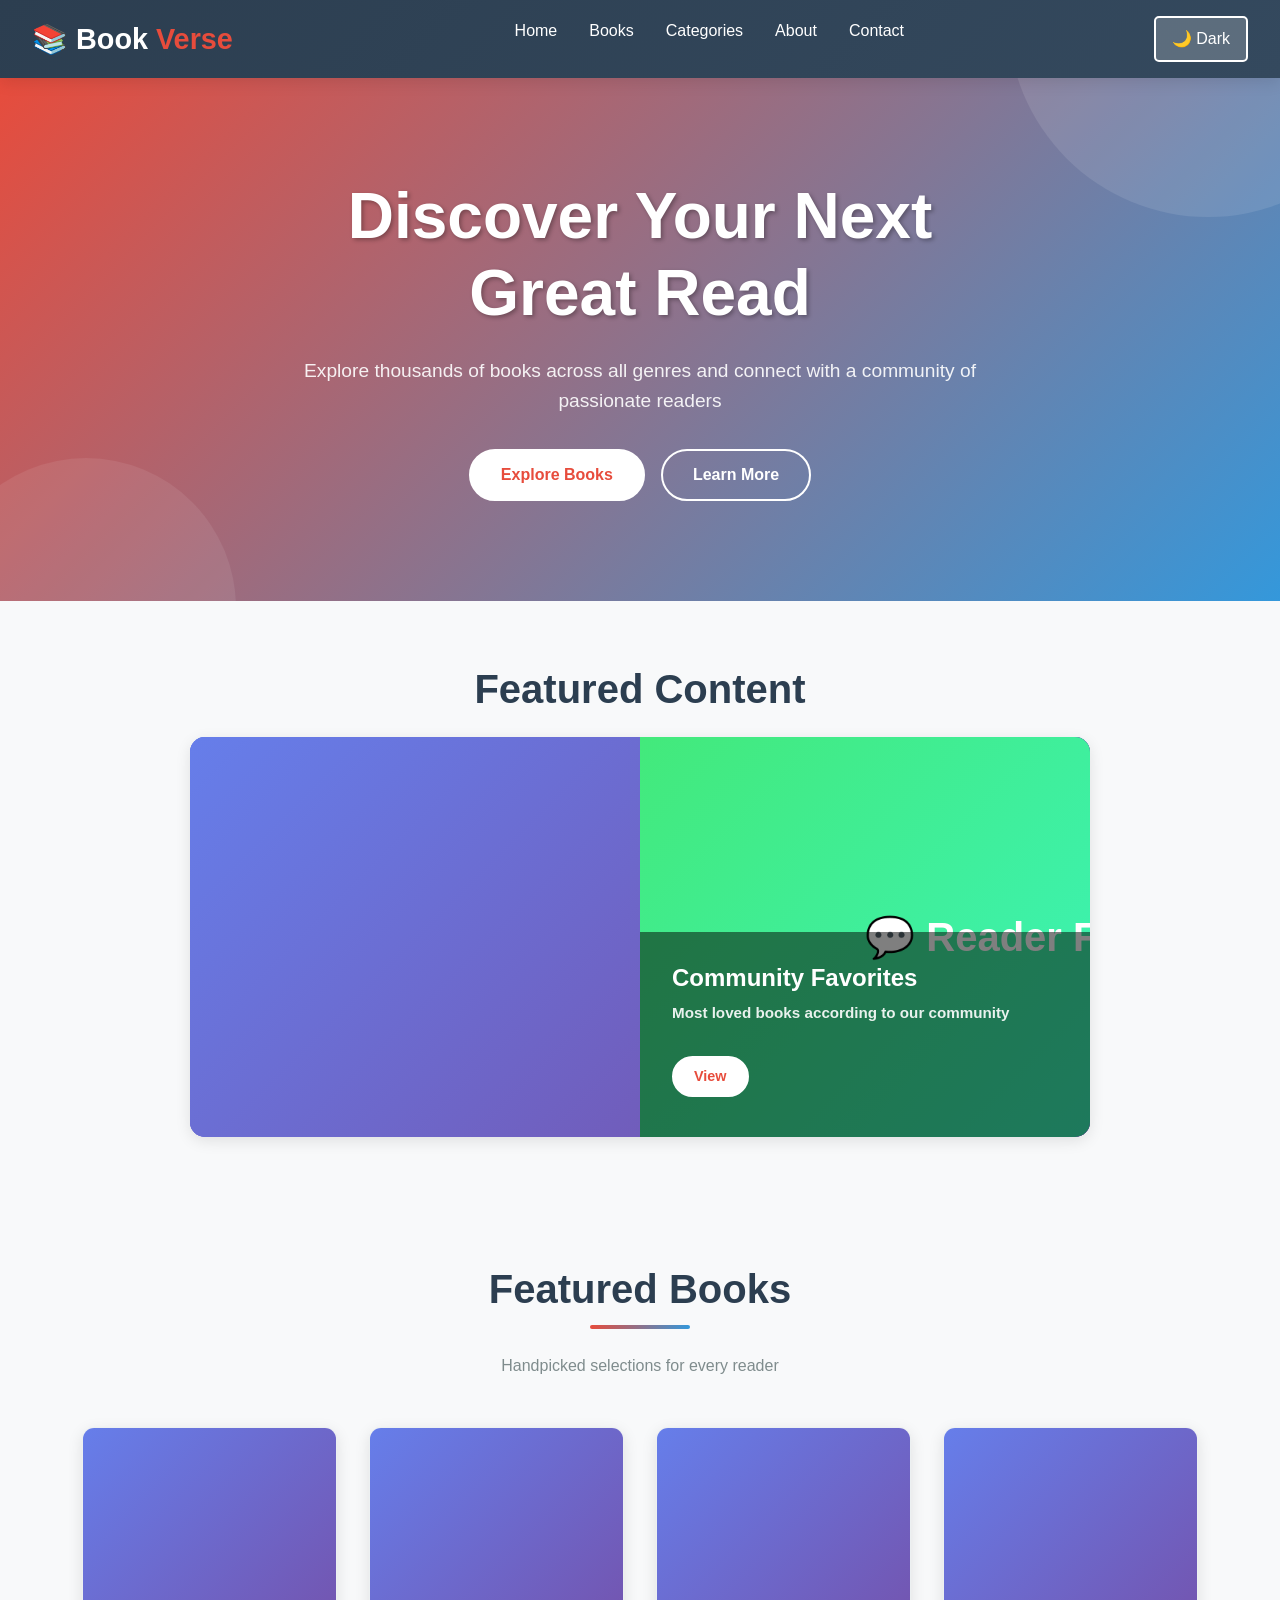
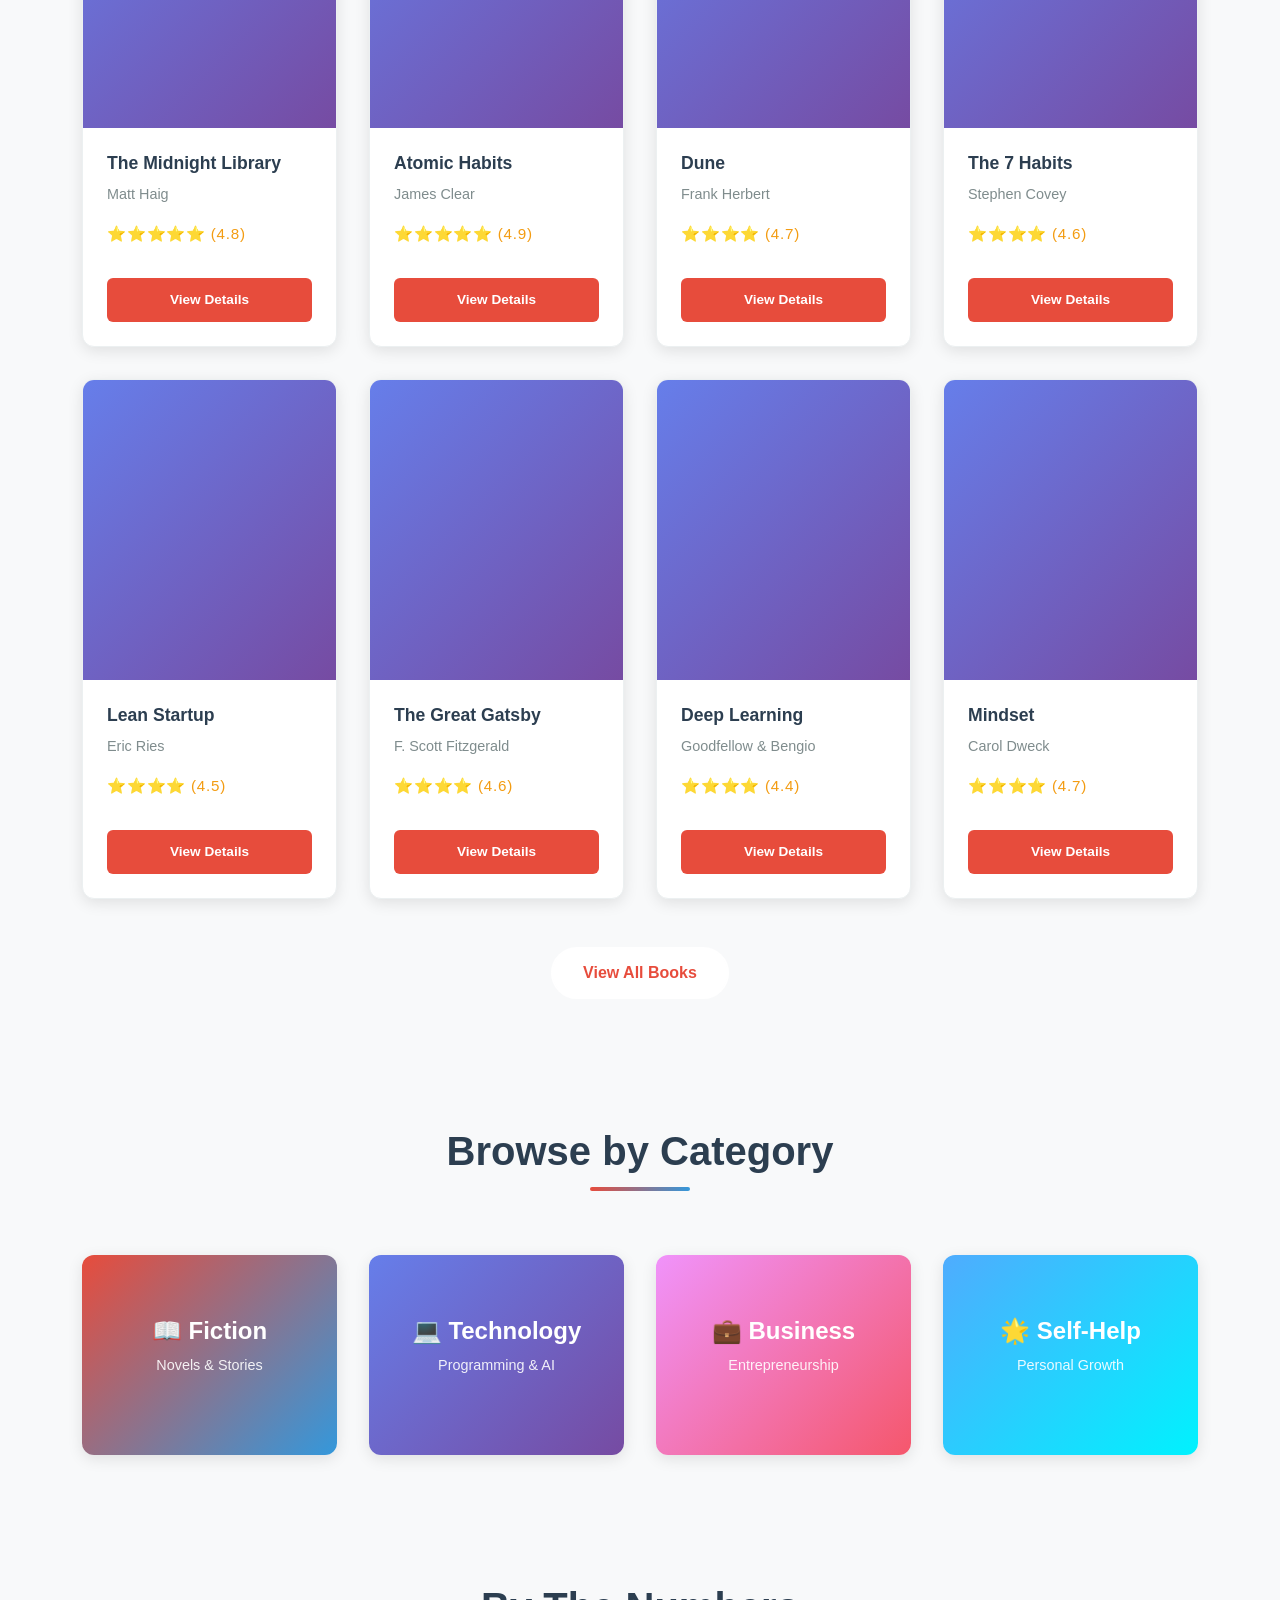
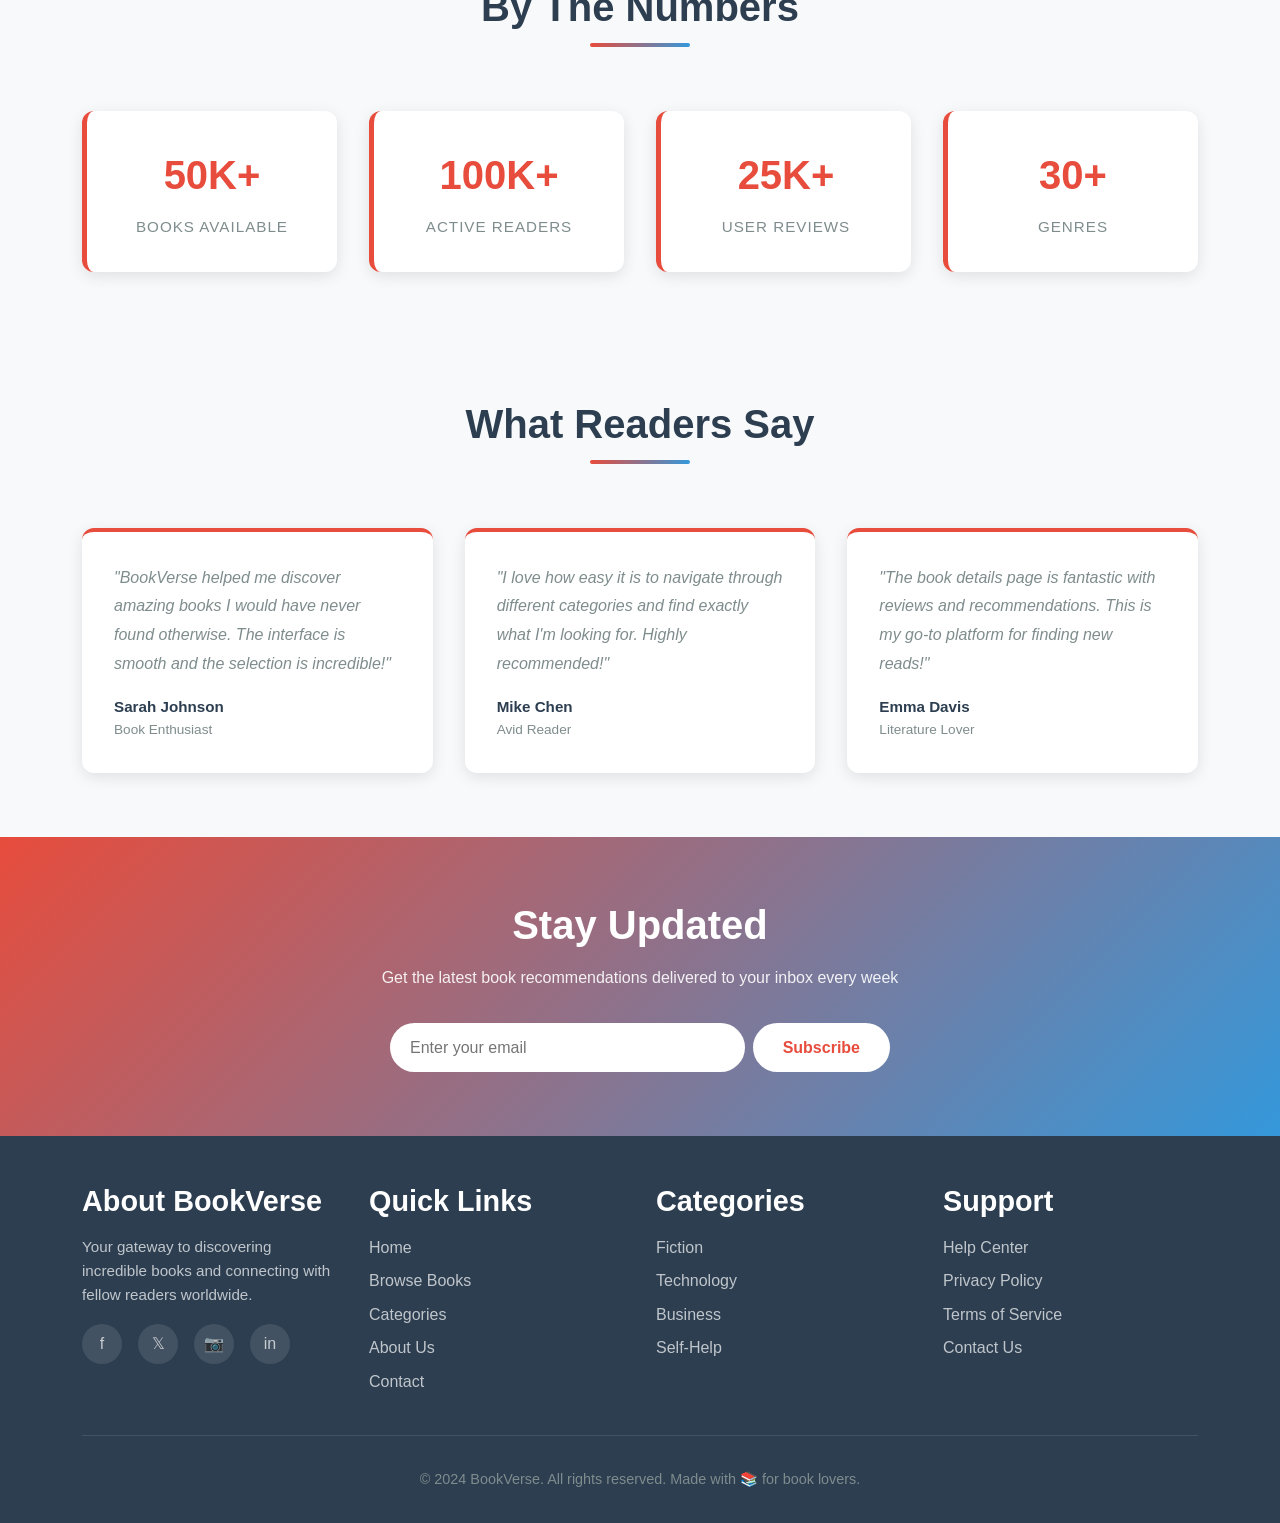
==== index.html @ 1c245f00 "BookVerse" ====
<!DOCTYPE html>
<html lang="en">
<head>
  <meta charset="UTF-8">
  <meta name="viewport" content="width=device-width, initial-scale=1.0">
  <title>BookVerse - Discover Your Next Great Read</title>
  
  <!-- Bootstrap CSS -->
  <link href="https://cdn.jsdelivr.net/npm/bootstrap@5.3.0/dist/css/bootstrap.min.css" rel="stylesheet">
  
  <!-- Custom CSS -->
  <link rel="stylesheet" href="style.css">
</head>
<body>

<!-- ===========================
     NAVBAR / HEADER
     =========================== -->
<header>
  <div class="navbar-custom container-fluid" style="max-width: 100%;">
    <a href="index.html" class="brand">
      📚 Book<span>Verse</span>
    </a>
    
    <button class="menu-toggle" id="menuToggle">☰</button>
    
    <ul class="nav-menu" id="navMenu">
      <li><a href="index.html">Home</a></li>
      <li><a href="books.html">Books</a></li>
      <li><a href="categories.html">Categories</a></li>
      <li><a href="about.html">About</a></li>
      <li><a href="contact.html">Contact</a></li>
    </ul>
    
    <button class="theme-toggle" id="themeToggle">🌙 Dark</button>
  </div>
</header>

<!-- ===========================
     HERO SECTION
     =========================== -->
<section class="hero">
  <div class="hero-content">
    <h1>Discover Your Next Great Read</h1>
    <p>Explore thousands of books across all genres and connect with a community of passionate readers</p>
    
    <div class="cta-buttons">
      <a href="books.html" class="btn btn-primary">Explore Books</a>
      <a href="#featured" class="btn btn-secondary">Learn More</a>
    </div>
  </div>
</section>

<!-- ===========================
     CAROUSEL SECTION
     =========================== -->
<section class="carousel-section">
  <div class="container">
    <h2 class="text-center mb-4">Featured Content</h2>
    
    <div class="carousel-wrapper">
      <!-- Carousel using Bootstrap -->
      <div id="carouselExample" class="carousel slide">
        <div class="carousel-inner">
          <div class="carousel-item active">
            <div class="carousel-item" style="background: linear-gradient(135deg, #667eea 0%, #764ba2 100%);">
              📖 Bestselling Books of 2024
              <div class="carousel-item-overlay">
                <h3>Bestselling Books</h3>
                <p>Discover the most loved books this year</p>
                <a href="books.html" class="btn btn-primary btn-sm">Explore</a>
              </div>
            </div>
          </div>
          
          <div class="carousel-item">
            <div class="carousel-item" style="background: linear-gradient(135deg, #f093fb 0%, #f5576c 100%);">
              ✨ New Releases This Month
              <div class="carousel-item-overlay">
                <h3>New Releases</h3>
                <p>Check out the latest books added to our collection</p>
                <a href="books.html" class="btn btn-primary btn-sm">Browse</a>
              </div>
            </div>
          </div>
          
          <div class="carousel-item">
            <div class="carousel-item" style="background: linear-gradient(135deg, #4facfe 0%, #00f2fe 100%);">
              🏆 Award Winners
              <div class="carousel-item-overlay">
                <h3>Award-Winning Books</h3>
                <p>Explore books that won prestigious awards</p>
                <a href="books.html" class="btn btn-primary btn-sm">Discover</a>
              </div>
            </div>
          </div>
          
          <div class="carousel-item">
            <div class="carousel-item" style="background: linear-gradient(135deg, #43e97b 0%, #38f9d7 100%);">
              💬 Reader Favorites
              <div class="carousel-item-overlay">
                <h3>Community Favorites</h3>
                <p>Most loved books according to our community</p>
                <a href="books.html" class="btn btn-primary btn-sm">View</a>
              </div>
            </div>
          </div>
        </div>
        
      </div>
    </div>
  </div>
</section>

<!-- ===========================
     FEATURED BOOKS
     =========================== -->
<section class="section" id="featured">
  <div class="container">
    <div class="section-title">
      <h2>Featured Books</h2>
      <p style="color: var(--text-light); margin-top: 0.5rem;">Handpicked selections for every reader</p>
    </div>
    
    <div class="book-grid">
      <!-- Book 1 -->
      <div class="book-card" data-category="fiction">
        <div class="book-card-image"></div>
        <div class="book-card-body">
          <div class="book-card-title">The Midnight Library</div>
          <div class="book-card-author">Matt Haig</div>
          <div class="book-rating">⭐⭐⭐⭐⭐ (4.8)</div>
          <div class="book-card-footer">
            <a href="book-details.html">View Details</a>
          </div>
        </div>
      </div>
      
      <!-- Book 2 -->
      <div class="book-card" data-category="tech">
        <div class="book-card-image"></div>
        <div class="book-card-body">
          <div class="book-card-title">Atomic Habits</div>
          <div class="book-card-author">James Clear</div>
          <div class="book-rating">⭐⭐⭐⭐⭐ (4.9)</div>
          <div class="book-card-footer">
            <a href="book-details.html">View Details</a>
          </div>
        </div>
      </div>
      
      <!-- Book 3 -->
      <div class="book-card" data-category="fiction">
        <div class="book-card-image"></div>
        <div class="book-card-body">
          <div class="book-card-title">Dune</div>
          <div class="book-card-author">Frank Herbert</div>
          <div class="book-rating">⭐⭐⭐⭐ (4.7)</div>
          <div class="book-card-footer">
            <a href="book-details.html">View Details</a>
          </div>
        </div>
      </div>
      
      <!-- Book 4 -->
      <div class="book-card" data-category="selfhelp">
        <div class="book-card-image"></div>
        <div class="book-card-body">
          <div class="book-card-title">The 7 Habits</div>
          <div class="book-card-author">Stephen Covey</div>
          <div class="book-rating">⭐⭐⭐⭐ (4.6)</div>
          <div class="book-card-footer">
            <a href="book-details.html">View Details</a>
          </div>
        </div>
      </div>
      
      <!-- Book 5 -->
      <div class="book-card" data-category="business">
        <div class="book-card-image"></div>
        <div class="book-card-body">
          <div class="book-card-title">Lean Startup</div>
          <div class="book-card-author">Eric Ries</div>
          <div class="book-rating">⭐⭐⭐⭐ (4.5)</div>
          <div class="book-card-footer">
            <a href="book-details.html">View Details</a>
          </div>
        </div>
      </div>
      
      <!-- Book 6 -->
      <div class="book-card" data-category="fiction">
        <div class="book-card-image"></div>
        <div class="book-card-body">
          <div class="book-card-title">The Great Gatsby</div>
          <div class="book-card-author">F. Scott Fitzgerald</div>
          <div class="book-rating">⭐⭐⭐⭐ (4.6)</div>
          <div class="book-card-footer">
            <a href="book-details.html">View Details</a>
          </div>
        </div>
      </div>
      
      <!-- Book 7 -->
      <div class="book-card" data-category="tech">
        <div class="book-card-image"></div>
        <div class="book-card-body">
          <div class="book-card-title">Deep Learning</div>
          <div class="book-card-author">Goodfellow & Bengio</div>
          <div class="book-rating">⭐⭐⭐⭐ (4.4)</div>
          <div class="book-card-footer">
            <a href="book-details.html">View Details</a>
          </div>
        </div>
      </div>
      
      <!-- Book 8 -->
      <div class="book-card" data-category="selfhelp">
        <div class="book-card-image"></div>
        <div class="book-card-body">
          <div class="book-card-title">Mindset</div>
          <div class="book-card-author">Carol Dweck</div>
          <div class="book-rating">⭐⭐⭐⭐ (4.7)</div>
          <div class="book-card-footer">
            <a href="book-details.html">View Details</a>
          </div>
        </div>
      </div>
    </div>
    
    <div style="text-align: center; margin-top: 3rem;">
      <a href="books.html" class="btn btn-primary">View All Books</a>
    </div>
  </div>
</section>

<!-- ===========================
     CATEGORIES
     =========================== -->
<section class="section" style="background: var(--light-bg);">
  <div class="container">
    <div class="section-title">
      <h2>Browse by Category</h2>
    </div>
    
    <div class="categories-grid">
      <a href="categories.html#fiction" class="category-card">
        <h3>📖 Fiction</h3>
        <p>Novels & Stories</p>
      </a>
      
      <a href="categories.html#tech" class="category-card" style="background: linear-gradient(135deg, #667eea, #764ba2);">
        <h3>💻 Technology</h3>
        <p>Programming & AI</p>
      </a>
      
      <a href="categories.html#business" class="category-card" style="background: linear-gradient(135deg, #f093fb, #f5576c);">
        <h3>💼 Business</h3>
        <p>Entrepreneurship</p>
      </a>
      
      <a href="categories.html#selfhelp" class="category-card" style="background: linear-gradient(135deg, #4facfe, #00f2fe);">
        <h3>🌟 Self-Help</h3>
        <p>Personal Growth</p>
      </a>
    </div>
  </div>
</section>

<!-- ===========================
     STATS SECTION
     =========================== -->
<section class="section">
  <div class="container">
    <div class="section-title">
      <h2>By The Numbers</h2>
    </div>
    
    <div class="stats-grid">
      <div class="stat-card">
        <div class="stat-number">50K+</div>
        <div class="stat-label">Books Available</div>
      </div>
      
      <div class="stat-card">
        <div class="stat-number">100K+</div>
        <div class="stat-label">Active Readers</div>
      </div>
      
      <div class="stat-card">
        <div class="stat-number">25K+</div>
        <div class="stat-label">User Reviews</div>
      </div>
      
      <div class="stat-card">
        <div class="stat-number">30+</div>
        <div class="stat-label">Genres</div>
      </div>
    </div>
  </div>
</section>

<!-- ===========================
     TESTIMONIALS
     =========================== -->
<section class="section" style="background: var(--light-bg);">
  <div class="container">
    <div class="section-title">
      <h2>What Readers Say</h2>
    </div>
    
    <div class="testimonials-grid">
      <div class="testimonial-card">
        <p class="testimonial-text">"BookVerse helped me discover amazing books I would have never found otherwise. The interface is smooth and the selection is incredible!"</p>
        <div class="testimonial-author">Sarah Johnson</div>
        <div class="testimonial-role">Book Enthusiast</div>
      </div>
      
      <div class="testimonial-card">
        <p class="testimonial-text">"I love how easy it is to navigate through different categories and find exactly what I'm looking for. Highly recommended!"</p>
        <div class="testimonial-author">Mike Chen</div>
        <div class="testimonial-role">Avid Reader</div>
      </div>
      
      <div class="testimonial-card">
        <p class="testimonial-text">"The book details page is fantastic with reviews and recommendations. This is my go-to platform for finding new reads!"</p>
        <div class="testimonial-author">Emma Davis</div>
        <div class="testimonial-role">Literature Lover</div>
      </div>
    </div>
  </div>
</section>

<!-- ===========================
     NEWSLETTER
     =========================== -->
<section class="newsletter">
  <div class="container">
    <h2>Stay Updated</h2>
    <p>Get the latest book recommendations delivered to your inbox every week</p>
    
    <form class="newsletter-form">
      <input type="email" placeholder="Enter your email" required>
      <button type="submit">Subscribe</button>
    </form>
  </div>
</section>

<!-- ===========================
     FOOTER
     =========================== -->
<footer>
  <div class="container">
    <div class="footer-content">
      <div class="footer-section">
        <h3>About BookVerse</h3>
        <p style="color: rgba(255, 255, 255, 0.7); font-size: 0.95rem;">Your gateway to discovering incredible books and connecting with fellow readers worldwide.</p>
        <div class="social-links">
          <a href="#" title="Facebook">f</a>
          <a href="#" title="Twitter">𝕏</a>
          <a href="#" title="Instagram">📷</a>
          <a href="#" title="LinkedIn">in</a>
        </div>
      </div>
      
      <div class="footer-section">
        <h3>Quick Links</h3>
        <a href="index.html">Home</a>
        <a href="books.html">Browse Books</a>
        <a href="categories.html">Categories</a>
        <a href="about.html">About Us</a>
        <a href="contact.html">Contact</a>
      </div>
      
      <div class="footer-section">
        <h3>Categories</h3>
        <a href="categories.html#fiction">Fiction</a>
        <a href="categories.html#tech">Technology</a>
        <a href="categories.html#business">Business</a>
        <a href="categories.html#selfhelp">Self-Help</a>
      </div>
      
      <div class="footer-section">
        <h3>Support</h3>
        <a href="#">Help Center</a>
        <a href="#">Privacy Policy</a>
        <a href="#">Terms of Service</a>
        <a href="contact.html">Contact Us</a>
      </div>
    </div>
    
    <div class="footer-bottom">
      <p>&copy; 2024 BookVerse. All rights reserved. Made with 📚 for book lovers.</p>
    </div>
  </div>
</footer>


</body>
</html>
---- style.css ----
/* ===================================
   BOOKVERSE - CSS STYLESHEET
   =================================== */

/* CSS Variables */
:root {
  --primary-color: #e74c3c;
  --secondary-color: #3498db;
  --dark-bg: #1a1a1a;
  --light-bg: #f8f9fa;
  --text-dark: #2c3e50;
  --text-light: #7f8c8d;
  --border-color: #ecf0f1;
  --card-shadow: 0 4px 15px rgba(0, 0, 0, 0.1);
  --card-shadow-hover: 0 12px 30px rgba(0, 0, 0, 0.2);
  --transition: all 0.3s ease;
}

/* Dark mode */
body.dark-mode {
  --light-bg: #1a1a1a;
  --text-dark: #ecf0f1;
  --text-light: #bdc3c7;
  --border-color: #34495e;
  --card-shadow: 0 4px 15px rgba(0, 0, 0, 0.3);
}

/* Reset */
* {
  margin: 0;
  padding: 0;
  box-sizing: border-box;
}

html {
  scroll-behavior: smooth;
}

body {
  font-family: 'Segoe UI', Tahoma, Geneva, Verdana, sans-serif;
  background-color: var(--light-bg);
  color: var(--text-dark);
  line-height: 1.6;
  transition: var(--transition);
}

/* Typography */
h1, h2, h3, h4, h5, h6 {
  font-weight: 700;
  margin-bottom: 1rem;
  color: var(--text-dark);
}

h1 {
  font-size: clamp(2rem, 5vw, 3.5rem);
}

h2 {
  font-size: clamp(1.5rem, 4vw, 2.5rem);
}

h3 {
  font-size: clamp(1.2rem, 3vw, 1.8rem);
}

p {
  color: var(--text-light);
  margin-bottom: 1rem;
}

a {
  color: var(--primary-color);
  text-decoration: none;
  transition: var(--transition);
}

a:hover {
  color: var(--secondary-color);
}

/* ===================================
   NAVBAR & HEADER
   =================================== */

header {
  position: sticky;
  top: 0;
  z-index: 1000;
  background: linear-gradient(135deg, var(--text-dark) 0%, #34495e 100%);
  box-shadow: var(--card-shadow);
  transition: var(--transition);
}

.navbar-custom {
  display: flex;
  justify-content: space-between;
  align-items: center;
  padding: 1rem 2rem;
  flex-wrap: wrap;
}

.brand {
  font-size: 1.8rem;
  font-weight: 800;
  color: white;
  display: flex;
  align-items: center;
  gap: 0.5rem;
}

.brand span {
  color: var(--primary-color);
}

.nav-menu {
  display: flex;
  list-style: none;
  gap: 2rem;
  align-items: center;
}

.nav-menu a {
  color: white;
  font-weight: 500;
  position: relative;
  padding: 0.5rem 0;
  transition: var(--transition);
}

.nav-menu a::after {
  content: '';
  position: absolute;
  bottom: -5px;
  left: 0;
  width: 0;
  height: 2px;
  background: var(--primary-color);
  transition: width 0.3s ease;
}

.nav-menu a:hover::after {
  width: 100%;
}

.nav-menu a:hover {
  color: var(--primary-color);
}

/* Dark mode toggle */
.theme-toggle {
  background: rgba(255, 255, 255, 0.2);
  border: 2px solid white;
  color: white;
  padding: 0.5rem 1rem;
  border-radius: 5px;
  cursor: pointer;
  font-size: 1rem;
  transition: var(--transition);
}

.theme-toggle:hover {
  background: white;
  color: var(--text-dark);
}

/* Mobile menu toggle */
.menu-toggle {
  display: none;
  background: none;
  border: none;
  color: white;
  font-size: 1.5rem;
  cursor: pointer;
}

/* ===================================
   HERO SECTION
   =================================== */

.hero {
  background: linear-gradient(135deg, var(--primary-color) 0%, var(--secondary-color) 100%);
  color: white;
  padding: 100px 2rem;
  text-align: center;
  position: relative;
  overflow: hidden;
  min-height: 500px;
  display: flex;
  align-items: center;
  justify-content: center;
}

.hero::before {
  content: '';
  position: absolute;
  top: -50%;
  right: -10%;
  width: 400px;
  height: 400px;
  background: rgba(255, 255, 255, 0.1);
  border-radius: 50%;
  animation: float 6s ease-in-out infinite;
}

.hero::after {
  content: '';
  position: absolute;
  bottom: -30%;
  left: -5%;
  width: 300px;
  height: 300px;
  background: rgba(255, 255, 255, 0.08);
  border-radius: 50%;
  animation: float 8s ease-in-out infinite reverse;
}

@keyframes float {
  0%, 100% {
    transform: translateY(0px);
  }
  50% {
    transform: translateY(30px);
  }
}

.hero-content {
  position: relative;
  z-index: 2;
  max-width: 700px;
  animation: fadeInUp 0.8s ease;
}

@keyframes fadeInUp {
  from {
    opacity: 0;
    transform: translateY(40px);
  }
  to {
    opacity: 1;
    transform: translateY(0);
  }
}

.hero h1 {
  color: white;
  font-size: clamp(2.5rem, 6vw, 4rem);
  margin-bottom: 1.5rem;
  text-shadow: 2px 2px 4px rgba(0, 0, 0, 0.3);
}

.hero p {
  color: rgba(255, 255, 255, 0.9);
  font-size: 1.2rem;
  margin-bottom: 2rem;
}

.cta-buttons {
  display: flex;
  gap: 1rem;
  justify-content: center;
  flex-wrap: wrap;
}

.btn {
  padding: 12px 30px;
  border: 2px solid white;
  background: transparent;
  color: white;
  border-radius: 50px;
  font-weight: 600;
  font-size: 1rem;
  cursor: pointer;
  transition: var(--transition);
  text-decoration: none;
  display: inline-block;
}

.btn-primary {
  background: white;
  color: var(--primary-color);
  border-color: white;
}

.btn-primary:hover {
  transform: translateY(-3px);
  box-shadow: 0 8px 20px rgba(0, 0, 0, 0.2);
}

.btn-secondary {
  background: transparent;
  color: white;
  border-color: white;
}

.btn-secondary:hover {
  background: white;
  color: var(--primary-color);
  transform: translateY(-3px);
}

.btn-sm {
  padding: 8px 20px;
  font-size: 0.9rem;
}

/* ===================================
   CAROUSEL SECTION
   =================================== */

.carousel-section {
  padding: 4rem 2rem;
  background: var(--light-bg);
}

.carousel-wrapper {
  max-width: 900px;
  margin: 0 auto;
  border-radius: 15px;
  overflow: hidden;
  box-shadow: var(--card-shadow);
}

.carousel-item {
  background: linear-gradient(135deg, #667eea 0%, #764ba2 100%);
  height: 400px;
  display: flex;
  align-items: center;
  justify-content: center;
  color: white;
  font-size: 2.5rem;
  font-weight: 700;
  text-align: center;
  padding: 2rem;
  position: relative;
}

.carousel-item-overlay {
  position: absolute;
  bottom: 0;
  left: 0;
  right: 0;
  background: rgba(0, 0, 0, 0.5);
  padding: 2rem;
  color: white;
  text-align: left;
}

.carousel-item-overlay h3 {
  color: white;
  margin-bottom: 0.5rem;
  font-size: 1.5rem;
}

.carousel-item-overlay p {
  color: rgba(255, 255, 255, 0.9);
  font-size: 0.95rem;
  margin-bottom: 1rem;
}

/* ===================================
   BOOK GRID
   =================================== */

.section {
  padding: 4rem 2rem;
}

.section-title {
  text-align: center;
  margin-bottom: 3rem;
  position: relative;
}

.section-title h2 {
  display: inline-block;
  position: relative;
  padding-bottom: 1rem;
}

.section-title h2::after {
  content: '';
  position: absolute;
  bottom: 0;
  left: 50%;
  transform: translateX(-50%);
  width: 100px;
  height: 4px;
  background: linear-gradient(90deg, var(--primary-color), var(--secondary-color));
  border-radius: 2px;
}

.book-grid {
  display: grid;
  grid-template-columns: repeat(auto-fill, minmax(250px, 1fr));
  gap: 2rem;
  max-width: 1200px;
  margin: 0 auto;
}

.book-card {
  background: white;
  border-radius: 12px;
  overflow: hidden;
  box-shadow: var(--card-shadow);
  transition: var(--transition);
  cursor: pointer;
  border: 1px solid var(--border-color);
}

body.dark-mode .book-card {
  background: #2a2a2a;
}

.book-card:hover {
  transform: translateY(-10px) scale(1.02);
  box-shadow: var(--card-shadow-hover);
}

.book-card-image {
  width: 100%;
  height: 300px;
  object-fit: cover;
  background: linear-gradient(135deg, #667eea 0%, #764ba2 100%);
  position: relative;
  overflow: hidden;
}

.book-card-image::after {
  content: '';
  position: absolute;
  top: 0;
  left: 0;
  width: 100%;
  height: 100%;
  background: rgba(0, 0, 0, 0);
  transition: background 0.3s ease;
}

.book-card:hover .book-card-image::after {
  background: rgba(0, 0, 0, 0.1);
}

.book-card-body {
  padding: 1.5rem;
}

.book-card-title {
  font-size: 1.1rem;
  font-weight: 700;
  margin-bottom: 0.5rem;
  color: var(--text-dark);
  line-height: 1.3;
}

.book-card-author {
  color: var(--text-light);
  font-size: 0.9rem;
  margin-bottom: 1rem;
}

.book-rating {
  color: #f39c12;
  font-size: 0.9rem;
  margin-bottom: 1rem;
  letter-spacing: 0.05em;
}

.book-card-footer {
  display: flex;
  gap: 0.5rem;
  margin-top: 1rem;
}

.book-card-footer a {
  flex: 1;
  padding: 0.7rem;
  background: var(--primary-color);
  color: white;
  border-radius: 6px;
  text-align: center;
  font-size: 0.85rem;
  font-weight: 600;
  transition: var(--transition);
}

.book-card-footer a:hover {
  background: var(--secondary-color);
  transform: translateY(-2px);
}

/* ===================================
   FILTER SYSTEM (CSS ONLY)
   =================================== */

.filter-container {
  display: flex;
  gap: 1rem;
  justify-content: center;
  flex-wrap: wrap;
  margin-bottom: 2rem;
  max-width: 1200px;
  margin-left: auto;
  margin-right: auto;
}

.filter-label {
  display: inline-flex;
  align-items: center;
  gap: 0.5rem;
  cursor: pointer;
  padding: 0.7rem 1.5rem;
  background: white;
  border: 2px solid var(--border-color);
  border-radius: 50px;
  transition: var(--transition);
  user-select: none;
}

body.dark-mode .filter-label {
  background: #2a2a2a;
  border-color: #444;
}

.filter-label:hover {
  border-color: var(--primary-color);
  color: var(--primary-color);
}

.filter-input {
  display: none;
}

.filter-input:checked + .filter-label {
  background: var(--primary-color);
  color: white;
  border-color: var(--primary-color);
}

.book-card {
  display: none;
}

/* Show all by default */
.book-card[data-category] {
  display: block;
}

/* Filter logic */
#filter-all:checked ~ .book-grid .book-card {
  display: block;
}

#filter-fiction:checked ~ .book-grid .book-card:not([data-category="fiction"]) {
  display: none;
}

#filter-fiction:checked ~ .book-grid .book-card[data-category="fiction"] {
  display: block;
}

#filter-tech:checked ~ .book-grid .book-card:not([data-category="tech"]) {
  display: none;
}

#filter-tech:checked ~ .book-grid .book-card[data-category="tech"] {
  display: block;
}

#filter-business:checked ~ .book-grid .book-card:not([data-category="business"]) {
  display: none;
}

#filter-business:checked ~ .book-grid .book-card[data-category="business"] {
  display: block;
}

#filter-selfhelp:checked ~ .book-grid .book-card:not([data-category="selfhelp"]) {
  display: none;
}

#filter-selfhelp:checked ~ .book-grid .book-card[data-category="selfhelp"] {
  display: block;
}

/* ===================================
   CATEGORIES SECTION
   =================================== */

.categories-grid {
  display: grid;
  grid-template-columns: repeat(auto-fit, minmax(200px, 1fr));
  gap: 2rem;
  max-width: 1200px;
  margin: 0 auto;
}

.category-card {
  background: linear-gradient(135deg, var(--primary-color), var(--secondary-color));
  color: white;
  padding: 2rem;
  border-radius: 12px;
  text-align: center;
  box-shadow: var(--card-shadow);
  transition: var(--transition);
  cursor: pointer;
  text-decoration: none;
  display: flex;
  flex-direction: column;
  justify-content: center;
  min-height: 200px;
}

.category-card:hover {
  transform: translateY(-10px);
  box-shadow: var(--card-shadow-hover);
  filter: brightness(1.1);
}

.category-card h3 {
  color: white;
  font-size: 1.5rem;
  margin-bottom: 0.5rem;
}

.category-card p {
  color: rgba(255, 255, 255, 0.9);
  font-size: 0.9rem;
}

/* ===================================
   STATS SECTION
   =================================== */

.stats-grid {
  display: grid;
  grid-template-columns: repeat(auto-fit, minmax(200px, 1fr));
  gap: 2rem;
  max-width: 1200px;
  margin: 0 auto;
}

.stat-card {
  background: white;
  padding: 2rem;
  border-radius: 12px;
  text-align: center;
  box-shadow: var(--card-shadow);
  border-left: 5px solid var(--primary-color);
}

body.dark-mode .stat-card {
  background: #2a2a2a;
}

.stat-number {
  font-size: 2.5rem;
  font-weight: 800;
  color: var(--primary-color);
  margin-bottom: 0.5rem;
}

.stat-label {
  color: var(--text-light);
  font-size: 0.95rem;
  text-transform: uppercase;
  letter-spacing: 1px;
}

/* ===================================
   TESTIMONIALS
   =================================== */

.testimonials-grid {
  display: grid;
  grid-template-columns: repeat(auto-fit, minmax(300px, 1fr));
  gap: 2rem;
  max-width: 1200px;
  margin: 0 auto;
}

.testimonial-card {
  background: white;
  padding: 2rem;
  border-radius: 12px;
  box-shadow: var(--card-shadow);
  border-top: 4px solid var(--primary-color);
  transition: var(--transition);
}

body.dark-mode .testimonial-card {
  background: #2a2a2a;
}

.testimonial-card:hover {
  transform: translateY(-5px);
  box-shadow: var(--card-shadow-hover);
}

.testimonial-text {
  font-style: italic;
  color: var(--text-light);
  margin-bottom: 1rem;
  line-height: 1.8;
}

.testimonial-author {
  font-weight: 700;
  color: var(--text-dark);
  font-size: 0.95rem;
}

.testimonial-role {
  color: var(--text-light);
  font-size: 0.85rem;
}

/* ===================================
   NEWSLETTER SECTION
   =================================== */

.newsletter {
  background: linear-gradient(135deg, var(--primary-color), var(--secondary-color));
  color: white;
  padding: 4rem 2rem;
  text-align: center;
}

.newsletter h2 {
  color: white;
  margin-bottom: 1rem;
}

.newsletter p {
  color: rgba(255, 255, 255, 0.9);
  margin-bottom: 2rem;
  max-width: 600px;
  margin-left: auto;
  margin-right: auto;
}

.newsletter-form {
  display: flex;
  gap: 0.5rem;
  max-width: 500px;
  margin: 0 auto;
  flex-wrap: wrap;
  justify-content: center;
}

.newsletter-form input {
  flex: 1;
  min-width: 200px;
  padding: 12px 20px;
  border: none;
  border-radius: 50px;
  font-size: 1rem;
  outline: none;
}

.newsletter-form button {
  padding: 12px 30px;
  background: white;
  color: var(--primary-color);
  border: none;
  border-radius: 50px;
  font-weight: 700;
  cursor: pointer;
  transition: var(--transition);
}

.newsletter-form button:hover {
  transform: translateY(-2px);
  box-shadow: 0 6px 15px rgba(0, 0, 0, 0.2);
}

/* ===================================
   FOOTER
   =================================== */

footer {
  background: var(--text-dark);
  color: white;
  padding: 3rem 2rem 1rem;
}

.footer-content {
  display: grid;
  grid-template-columns: repeat(auto-fit, minmax(250px, 1fr));
  gap: 2rem;
  max-width: 1200px;
  margin: 0 auto 2rem;
}

.footer-section h3 {
  color: white;
  margin-bottom: 1rem;
}

.footer-section a {
  display: block;
  color: rgba(255, 255, 255, 0.7);
  margin-bottom: 0.5rem;
  transition: var(--transition);
}

.footer-section a:hover {
  color: var(--primary-color);
}

.footer-bottom {
  text-align: center;
  padding-top: 2rem;
  border-top: 1px solid rgba(255, 255, 255, 0.1);
  color: rgba(255, 255, 255, 0.6);
  font-size: 0.9rem;
}

.social-links {
  display: flex;
  gap: 1rem;
  margin-top: 1rem;
}

.social-links a {
  display: inline-flex;
  align-items: center;
  justify-content: center;
  width: 40px;
  height: 40px;
  background: rgba(255, 255, 255, 0.1);
  border-radius: 50%;
  transition: var(--transition);
}

.social-links a:hover {
  background: var(--primary-color);
  color: white;
}

/* ===================================
   BOOK DETAILS PAGE
   =================================== */

.book-details {
  max-width: 1000px;
  margin: 0 auto;
  padding: 3rem 2rem;
  display: grid;
  grid-template-columns: 1fr 1fr;
  gap: 3rem;
  align-items: start;
}

.book-details-image {
  width: 100%;
  border-radius: 12px;
  box-shadow: var(--card-shadow-hover);
  background: linear-gradient(135deg, #667eea, #764ba2);
  aspect-ratio: 3/4;
  object-fit: cover;
}

.book-details-content h1 {
  margin-bottom: 0.5rem;
  color: var(--text-dark);
}

.book-author {
  color: var(--text-light);
  font-size: 1.1rem;
  margin-bottom: 1rem;
}

.book-rating {
  display: flex;
  align-items: center;
  gap: 0.5rem;
  margin-bottom: 2rem;
  font-size: 0.95rem;
}

.book-rating-stars {
  color: #f39c12;
  font-size: 1.1rem;
}

.book-description {
  color: var(--text-light);
  line-height: 1.8;
  margin-bottom: 2rem;
}

.action-buttons {
  display: flex;
  gap: 1rem;
  margin-bottom: 2rem;
  flex-wrap: wrap;
}

.action-buttons a {
  flex: 1;
  min-width: 150px;
  padding: 12px 20px;
  text-align: center;
  border-radius: 8px;
  font-weight: 600;
  transition: var(--transition);
}

.btn-wiki {
  background: var(--secondary-color);
  color: white;
}

.btn-wiki:hover {
  background: #2980b9;
  transform: translateY(-3px);
}

.btn-buy {
  background: var(--primary-color);
  color: white;
}

.btn-buy:hover {
  background: #c0392b;
  transform: translateY(-3px);
}

/* Review section */
.reviews-section {
  margin-top: 3rem;
  padding-top: 3rem;
  border-top: 2px solid var(--border-color);
}

.reviews-section h2 {
  margin-bottom: 2rem;
}

.review-card {
  background: white;
  padding: 1.5rem;
  border-radius: 8px;
  margin-bottom: 1.5rem;
  box-shadow: var(--card-shadow);
  border-left: 4px solid var(--primary-color);
}

body.dark-mode .review-card {
  background: #2a2a2a;
}

.review-header {
  display: flex;
  justify-content: space-between;
  align-items: center;
  margin-bottom: 1rem;
  flex-wrap: wrap;
}

.review-author {
  font-weight: 700;
  color: var(--text-dark);
}

.review-rating {
  color: #f39c12;
  font-weight: 600;
}

.review-text {
  color: var(--text-light);
  line-height: 1.6;
}

/* Similar books */
.similar-section {
  margin-top: 3rem;
  padding-top: 3rem;
  border-top: 2px solid var(--border-color);
}

.similar-section h2 {
  margin-bottom: 2rem;
}

/* ===================================
   CONTACT FORM
   =================================== */

.contact-container {
  max-width: 700px;
  margin: 0 auto;
  padding: 3rem 2rem;
}

.contact-container h1 {
  text-align: center;
  margin-bottom: 2rem;
}

.form-group {
  margin-bottom: 1.5rem;
}

.form-group label {
  display: block;
  margin-bottom: 0.5rem;
  color: var(--text-dark);
  font-weight: 600;
}

.form-group input,
.form-group textarea {
  width: 100%;
  padding: 12px 15px;
  border: 2px solid var(--border-color);
  border-radius: 8px;
  font-family: inherit;
  font-size: 1rem;
  color: var(--text-dark);
  background: white;
  transition: var(--transition);
}

body.dark-mode .form-group input,
body.dark-mode .form-group textarea {
  background: #2a2a2a;
  border-color: #444;
  color: var(--text-dark);
}

.form-group input:focus,
.form-group textarea:focus {
  outline: none;
  border-color: var(--primary-color);
  box-shadow: 0 0 0 3px rgba(231, 76, 60, 0.1);
}

.form-group textarea {
  resize: vertical;
  min-height: 150px;
}

.submit-btn {
  width: 100%;
  padding: 15px;
  background: linear-gradient(135deg, var(--primary-color), var(--secondary-color));
  color: white;
  border: none;
  border-radius: 8px;
  font-size: 1.1rem;
  font-weight: 700;
  cursor: pointer;
  transition: var(--transition);
}

.submit-btn:hover {
  transform: translateY(-3px);
  box-shadow: var(--card-shadow-hover);
}

/* ===================================
   LOADER ANIMATION
   =================================== */

.loader {
  border: 4px solid rgba(0, 0, 0, 0.1);
  border-top: 4px solid var(--primary-color);
  border-radius: 50%;
  width: 50px;
  height: 50px;
  animation: spin 1s linear infinite;
  margin: 2rem auto;
}

@keyframes spin {
  0% {
    transform: rotate(0deg);
  }
  100% {
    transform: rotate(360deg);
  }
}

/* ===================================
   RESPONSIVE DESIGN
   =================================== */

@media (max-width: 768px) {
  .navbar-custom {
    padding: 1rem;
  }

  .nav-menu {
    display: flex;
    position: static;
    flex-direction: column;
    background: transparent;
    padding: 0;
    gap: 1rem;
  }

  .menu-toggle {
    display: none;
  }

  .book-grid {
    grid-template-columns: repeat(auto-fill, minmax(200px, 1fr));
    gap: 1.5rem;
  }

  .book-details {
    grid-template-columns: 1fr;
    gap: 2rem;
  }

  .cta-buttons {
    flex-direction: column;
  }

  .newsletter-form {
    flex-direction: column;
  }

  .newsletter-form input,
  .newsletter-form button {
    width: 100%;
  }

  .hero {
    padding: 60px 1rem;
    min-height: 400px;
  }

  h1 {
    font-size: 1.8rem;
  }

  h2 {
    font-size: 1.5rem;
  }

  .section {
    padding: 2rem 1rem;
  }

  .footer-content {
    grid-template-columns: 1fr;
  }

  .filter-container {
    gap: 0.5rem;
  }

  .filter-label {
    padding: 0.6rem 1rem;
    font-size: 0.9rem;
  }
}

@media (max-width: 480px) {
  .navbar-custom {
    padding: 0.75rem;
  }

  .brand {
    font-size: 1.4rem;
  }

  .nav-menu a {
    padding: 0.75rem 0;
  }

  .book-grid {
    grid-template-columns: 1fr;
    gap: 1.5rem;
  }

  .hero {
    padding: 40px 1rem;
    min-height: 350px;
  }

  .hero h1 {
    font-size: 1.5rem;
  }

  .hero p {
    font-size: 1rem;
  }

  .section-title h2 {
    font-size: 1.3rem;
  }

  .book-card {
    margin: 0;
  }

  .action-buttons {
    flex-direction: column;
  }

  .action-buttons a {
    width: 100%;
  }

  .contact-container {
    padding: 2rem 1rem;
  }

  .form-group input,
  .form-group textarea {
    padding: 10px 12px;
    font-size: 16px;
  }

  .stat-card {
    padding: 1.5rem 1rem;
  }

  .stat-number {
    font-size: 2rem;
  }

  .testimonial-card {
    padding: 1.5rem;
  }

  .newsletter-form {
    gap: 0.3rem;
  }

  .newsletter-form input {
    min-width: 150px;
  }

  .newsletter {
    padding: 2rem 1rem;
  }

  footer {
    padding: 2rem 1rem 0.5rem;
  }
}

/* ===================================
   ADDITIONAL EFFECTS
   =================================== */

/* Smooth transitions on page load */
body {
  animation: fadeIn 0.5s ease;
}

@keyframes fadeIn {
  from {
    opacity: 0;
  }
  to {
    opacity: 1;
  }
}

/* Gradient text */
.gradient-text {
  background: linear-gradient(135deg, var(--primary-color), var(--secondary-color));
  -webkit-background-clip: text;
  -webkit-text-fill-color: transparent;
  background-clip: text;
}

/* Hover zoom effect on images */
img {
  transition: var(--transition);
}

a:hover img {
  transform: scale(1.05);
  filter: brightness(1.1);
}

/* Focus states for accessibility */
.btn:focus,
.form-group input:focus,
.form-group textarea:focus,
a:focus {
  outline: 2px solid var(--primary-color);
  outline-offset: 2px;
}

/* Print styles */
@media print {
  header,
  footer,
  .newsletter {
    display: none;
  }

  body {
    background: white;
    color: black;
  }
}
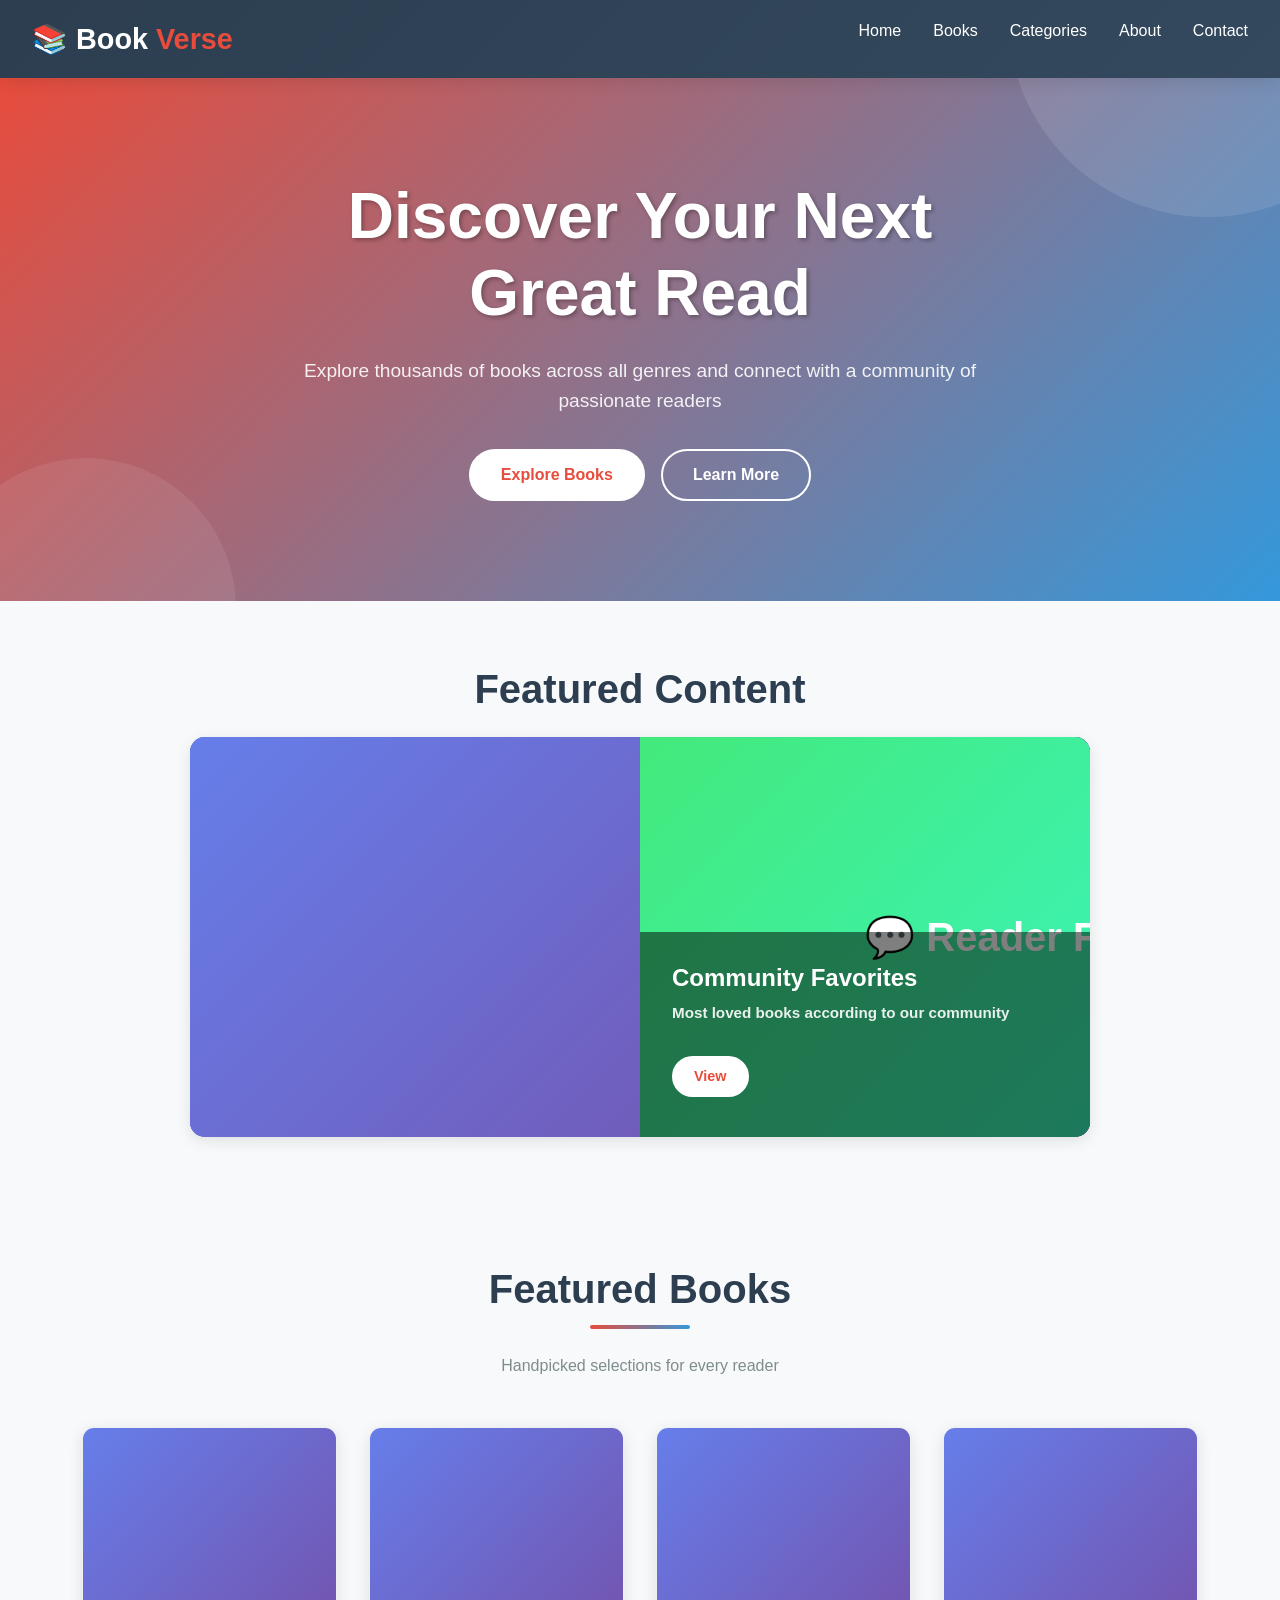
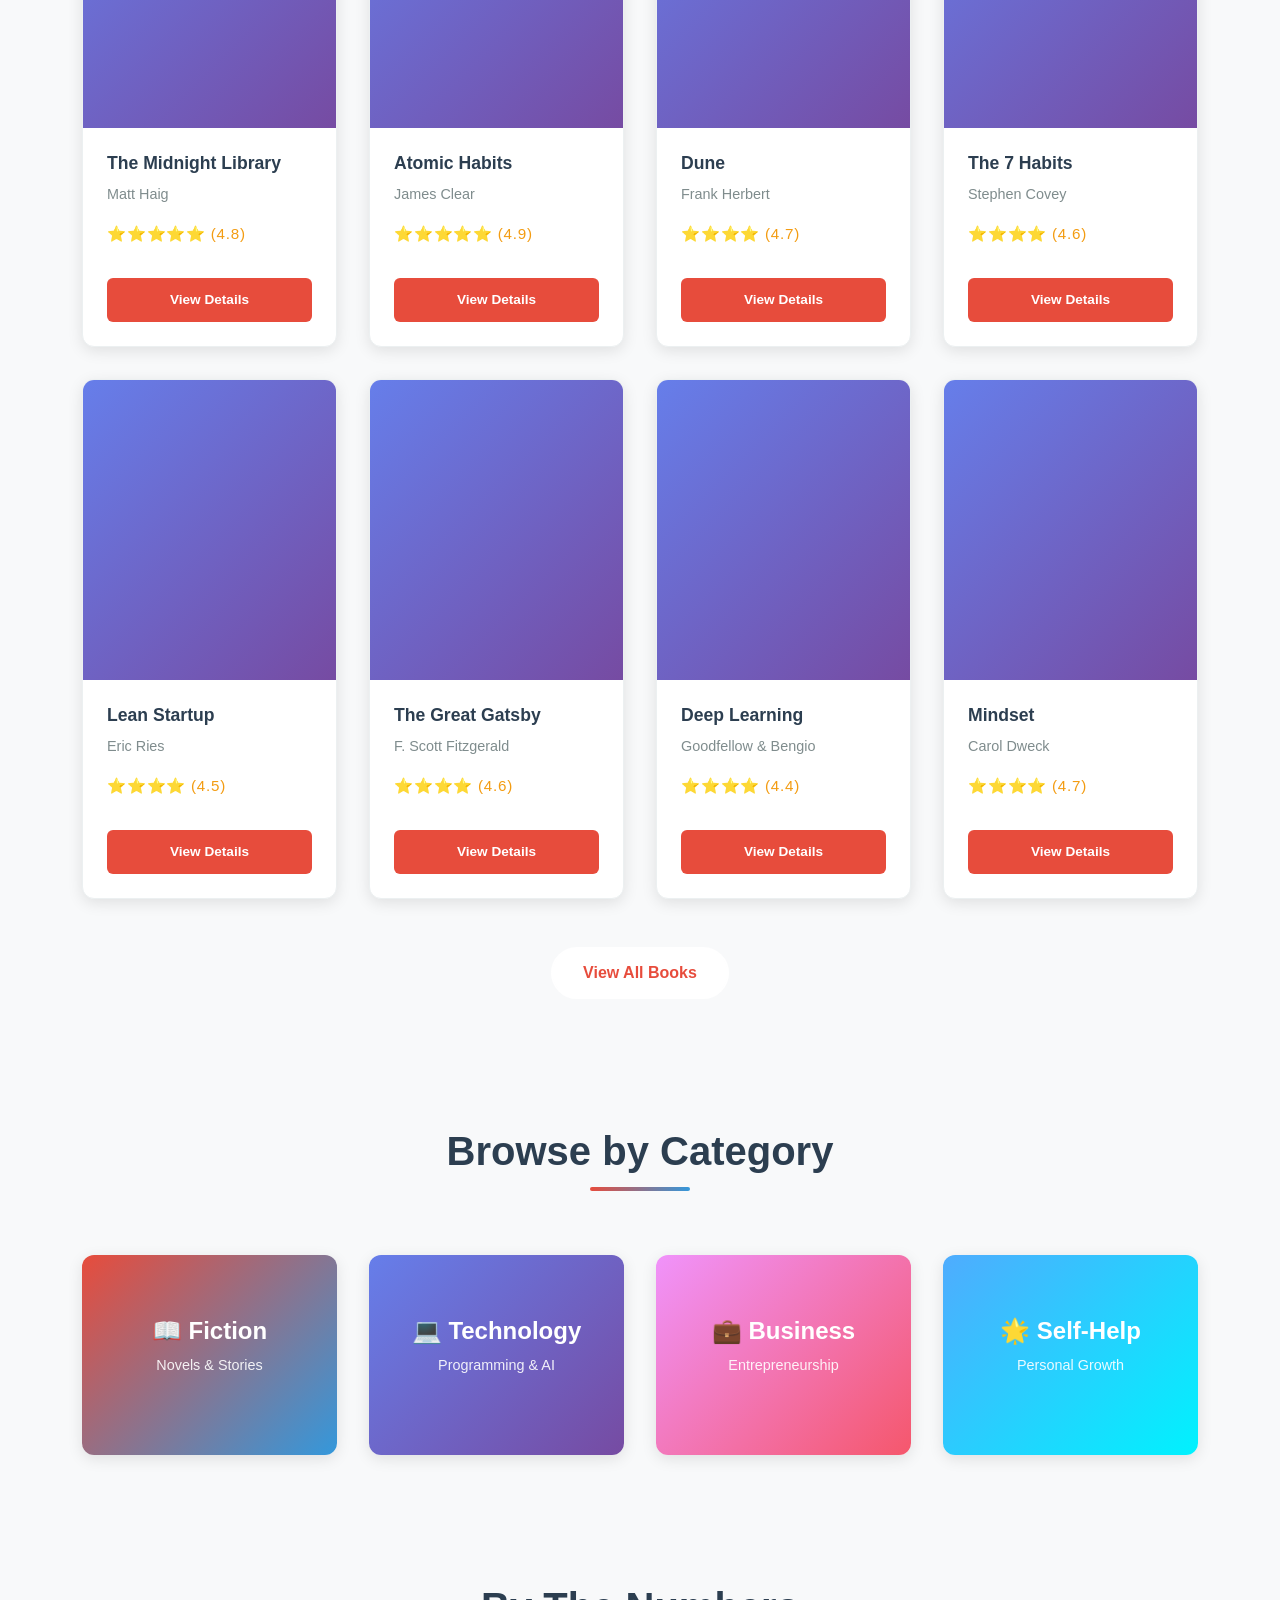
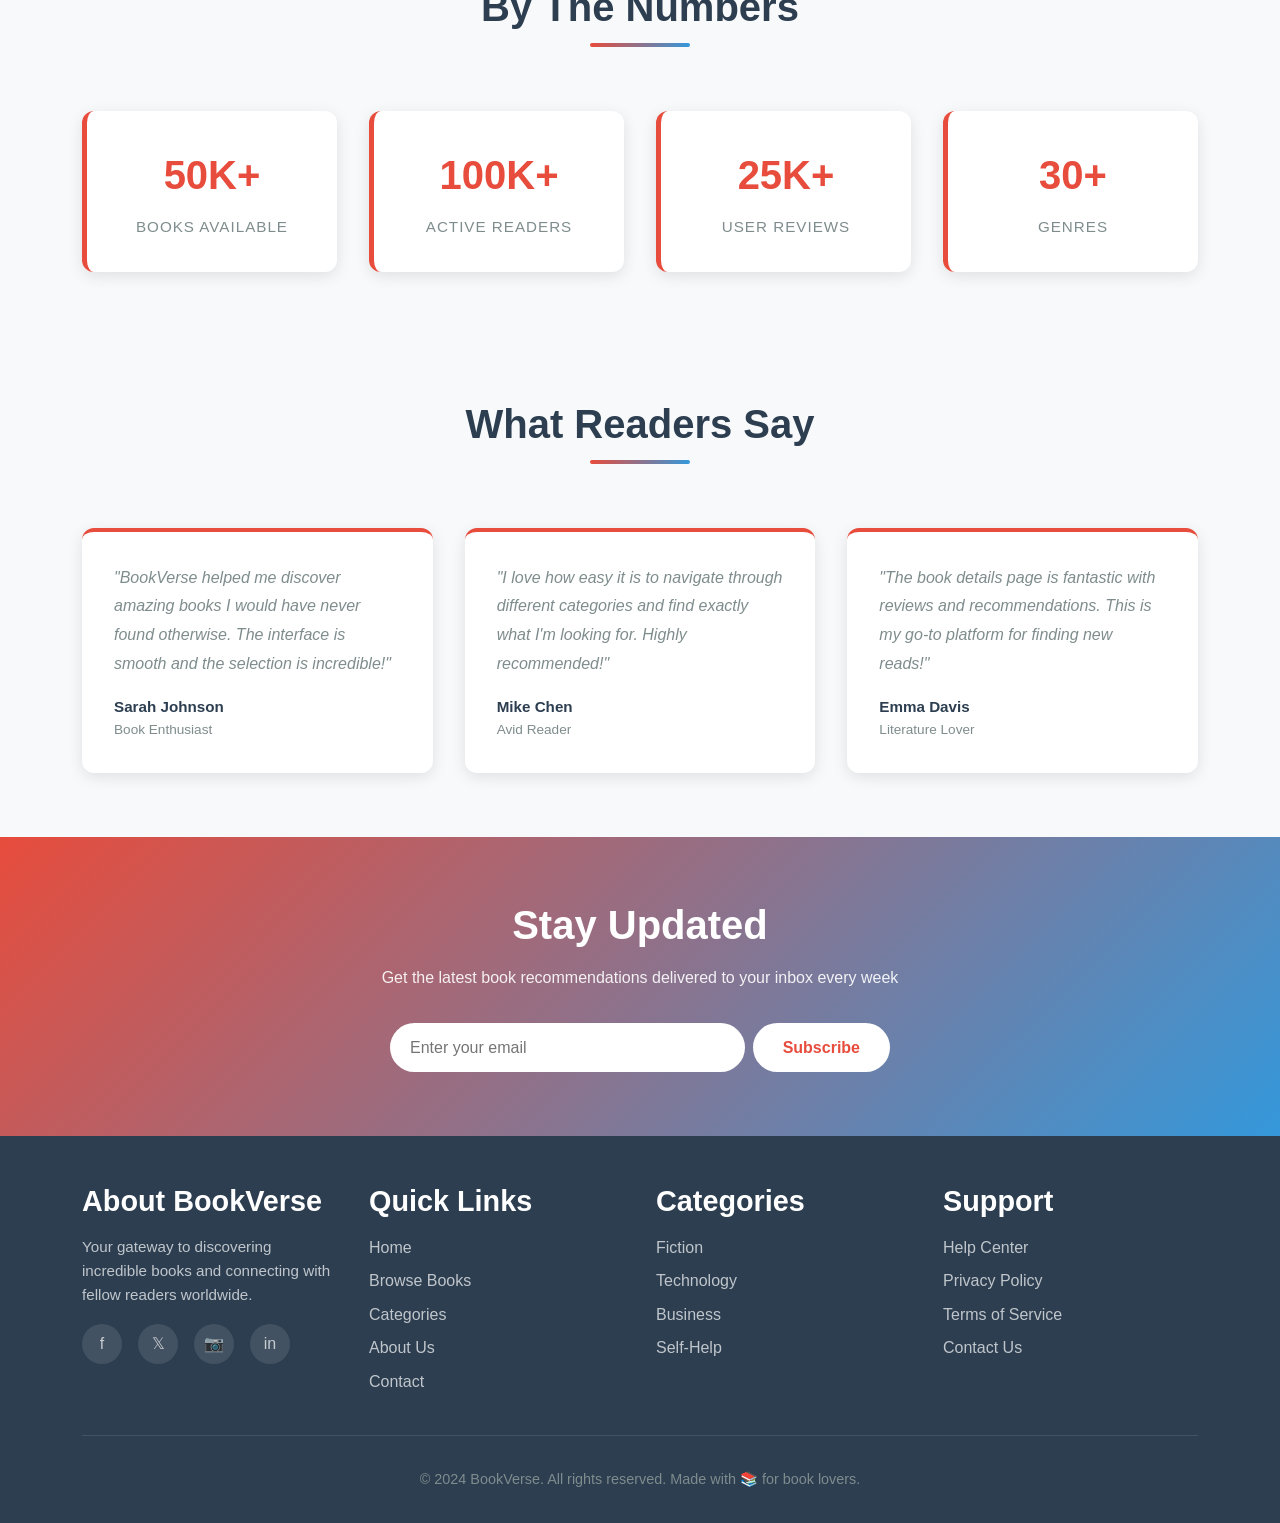
==== commit 4a0ffc03: "Remove dark mode toggle button and related styles" ====
--- a/index.html
+++ b/index.html
@@ -32,7 +32,7 @@
       <li><a href="contact.html">Contact</a></li>
     </ul>
     
-    <button class="theme-toggle" id="themeToggle">🌙 Dark</button>
+
   </div>
 </header>
 
--- a/style.css
+++ b/style.css
@@ -16,14 +16,7 @@
   --transition: all 0.3s ease;
 }
 
-/* Dark mode */
-body.dark-mode {
-  --light-bg: #1a1a1a;
-  --text-dark: #ecf0f1;
-  --text-light: #bdc3c7;
-  --border-color: #34495e;
-  --card-shadow: 0 4px 15px rgba(0, 0, 0, 0.3);
-}
+
 
 /* Reset */
 * {
@@ -146,22 +139,7 @@
   color: var(--primary-color);
 }
 
-/* Dark mode toggle */
-.theme-toggle {
-  background: rgba(255, 255, 255, 0.2);
-  border: 2px solid white;
-  color: white;
-  padding: 0.5rem 1rem;
-  border-radius: 5px;
-  cursor: pointer;
-  font-size: 1rem;
-  transition: var(--transition);
-}
-
-.theme-toggle:hover {
-  background: white;
-  color: var(--text-dark);
-}
+
 
 /* Mobile menu toggle */
 .menu-toggle {
@@ -407,9 +385,7 @@
   border: 1px solid var(--border-color);
 }
 
-body.dark-mode .book-card {
-  background: #2a2a2a;
-}
+
 
 .book-card:hover {
   transform: translateY(-10px) scale(1.02);
@@ -516,10 +492,7 @@
   user-select: none;
 }
 
-body.dark-mode .filter-label {
-  background: #2a2a2a;
-  border-color: #444;
-}
+
 
 .filter-label:hover {
   border-color: var(--primary-color);
@@ -648,9 +621,7 @@
   border-left: 5px solid var(--primary-color);
 }
 
-body.dark-mode .stat-card {
-  background: #2a2a2a;
-}
+
 
 .stat-number {
   font-size: 2.5rem;
@@ -687,9 +658,7 @@
   transition: var(--transition);
 }
 
-body.dark-mode .testimonial-card {
-  background: #2a2a2a;
-}
+
 
 .testimonial-card:hover {
   transform: translateY(-5px);
@@ -947,9 +916,7 @@
   border-left: 4px solid var(--primary-color);
 }
 
-body.dark-mode .review-card {
-  background: #2a2a2a;
-}
+
 
 .review-header {
   display: flex;
@@ -1024,12 +991,7 @@
   transition: var(--transition);
 }
 
-body.dark-mode .form-group input,
-body.dark-mode .form-group textarea {
-  background: #2a2a2a;
-  border-color: #444;
-  color: var(--text-dark);
-}
+
 
 .form-group input:focus,
 .form-group textarea:focus {
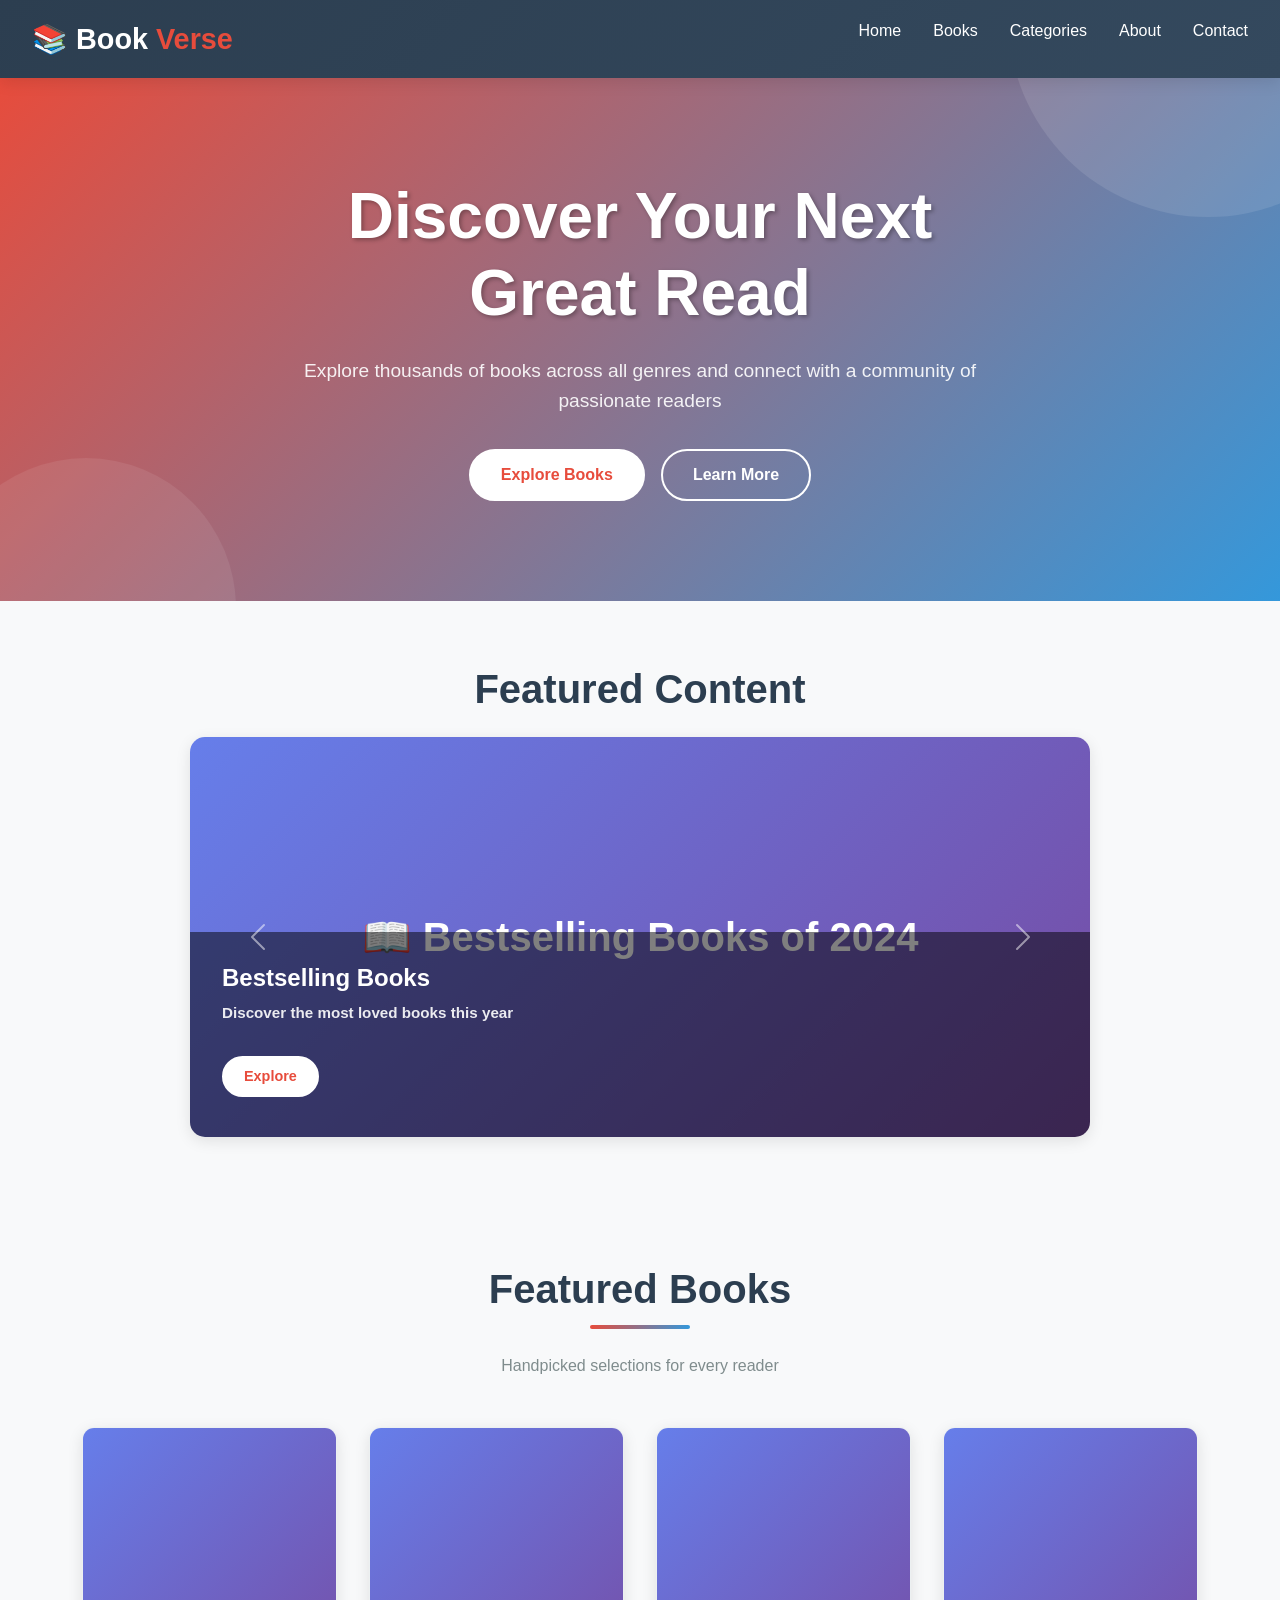
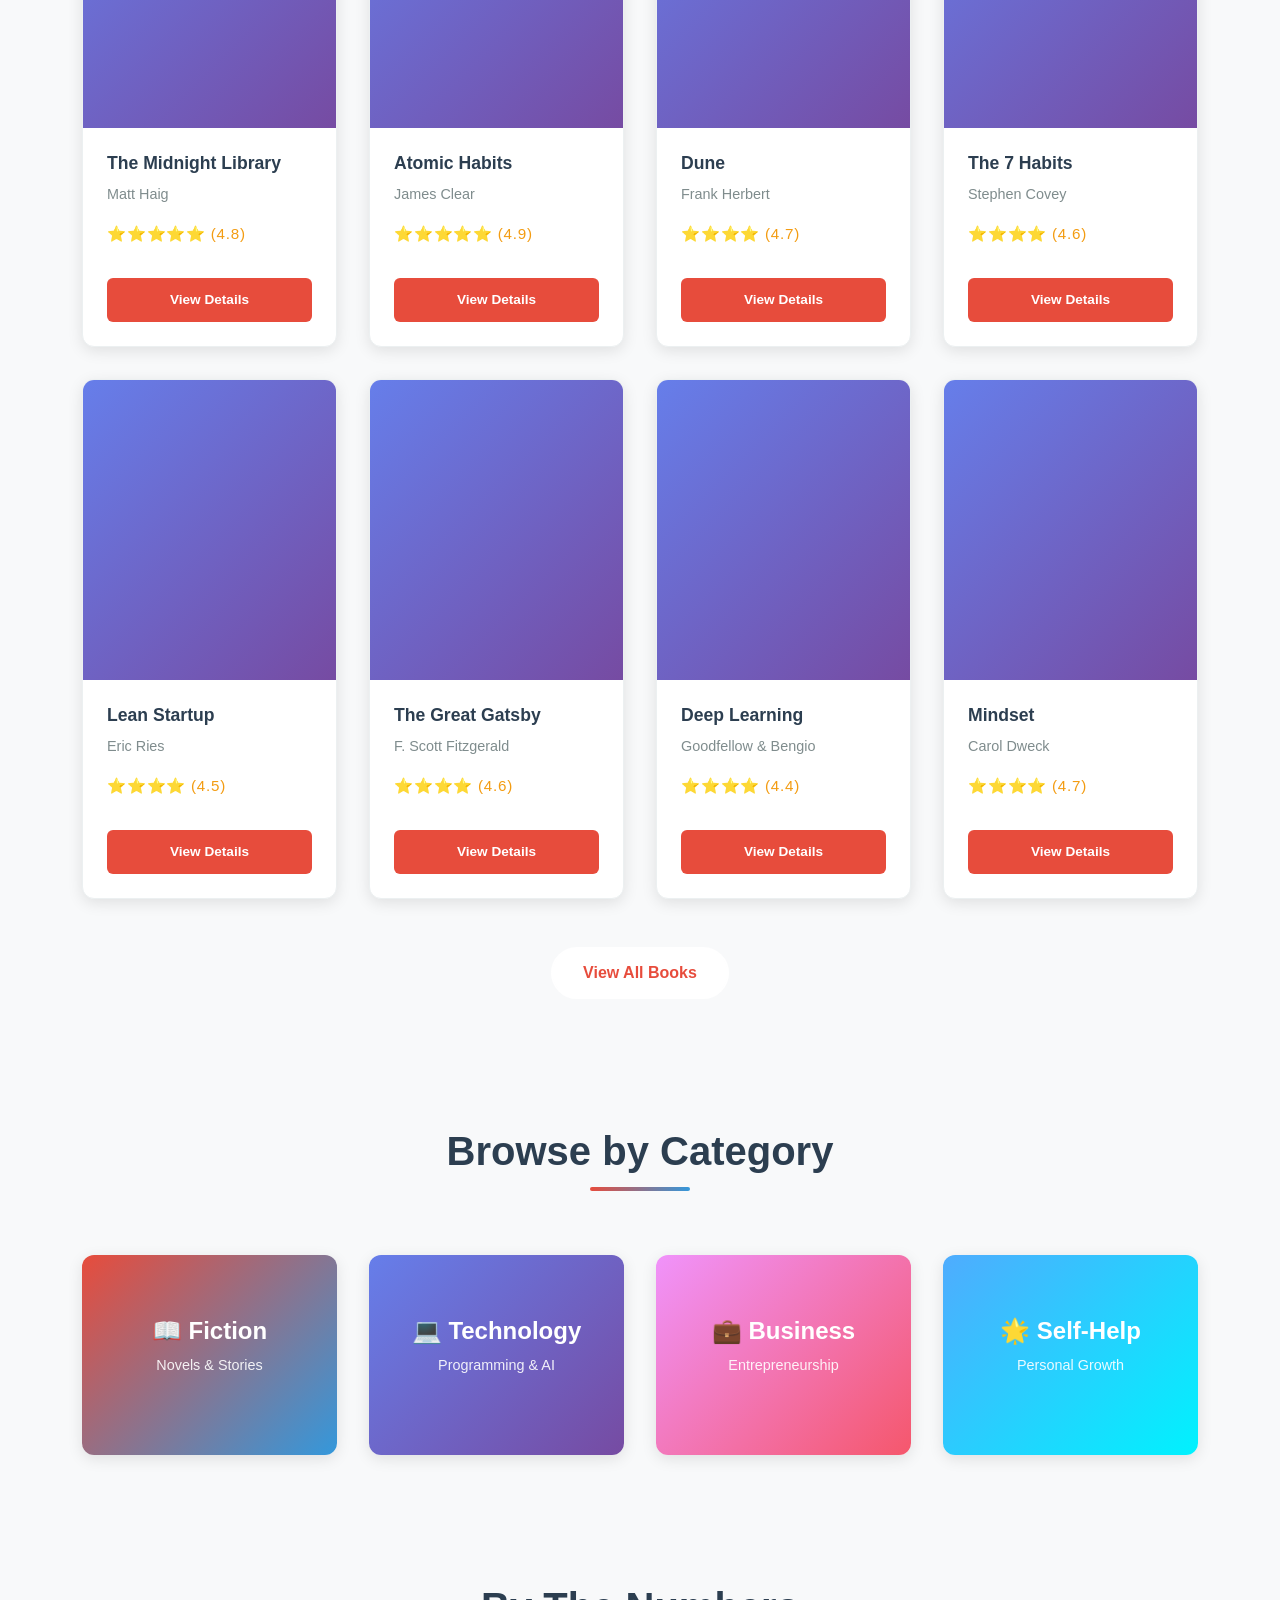
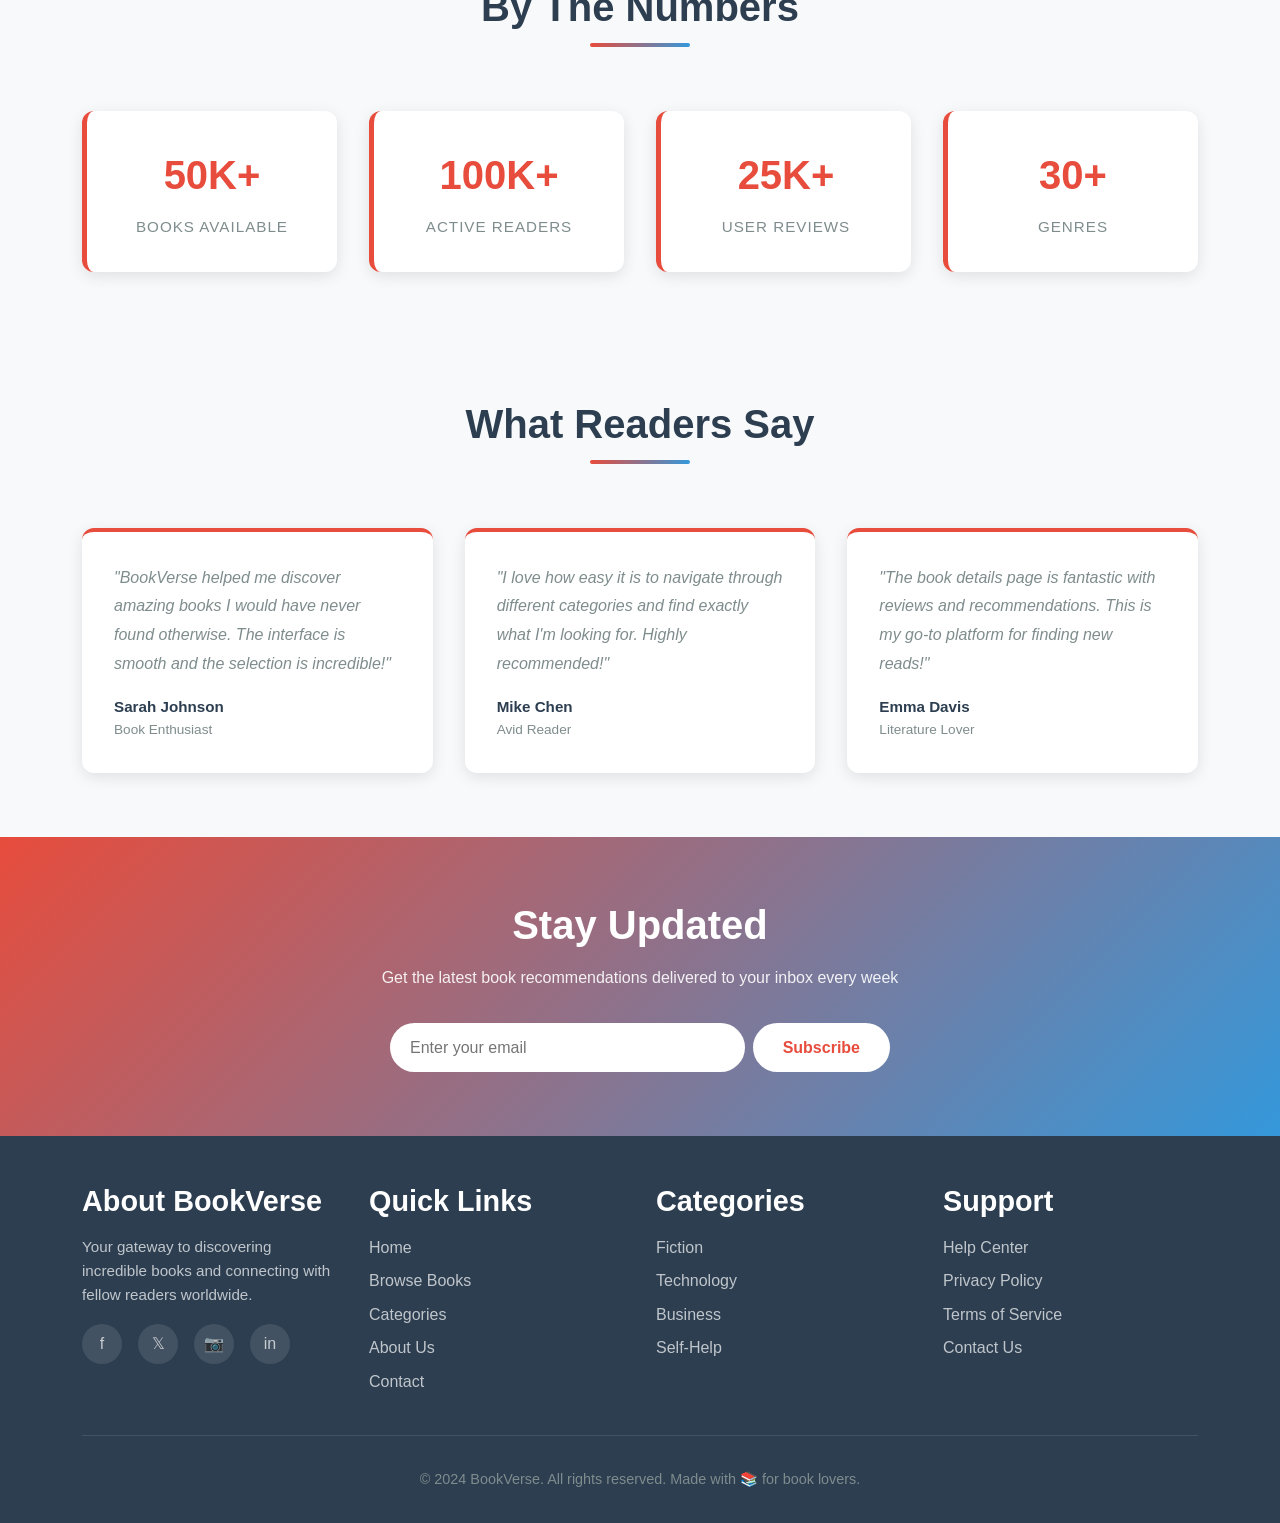
==== commit 260e5a2f: "Fix carousel functionality and styling conflicts" ====
--- a/index.html
+++ b/index.html
@@ -60,12 +60,12 @@
     
     <div class="carousel-wrapper">
       <!-- Carousel using Bootstrap -->
-      <div id="carouselExample" class="carousel slide">
+      <div id="carouselExample" class="carousel slide" data-bs-ride="carousel">
         <div class="carousel-inner">
           <div class="carousel-item active">
-            <div class="carousel-item" style="background: linear-gradient(135deg, #667eea 0%, #764ba2 100%);">
+            <div class="carousel-box" style="background: linear-gradient(135deg, #667eea 0%, #764ba2 100%);">
               📖 Bestselling Books of 2024
-              <div class="carousel-item-overlay">
+              <div class="carousel-overlay">
                 <h3>Bestselling Books</h3>
                 <p>Discover the most loved books this year</p>
                 <a href="books.html" class="btn btn-primary btn-sm">Explore</a>
@@ -74,9 +74,9 @@
           </div>
           
           <div class="carousel-item">
-            <div class="carousel-item" style="background: linear-gradient(135deg, #f093fb 0%, #f5576c 100%);">
+            <div class="carousel-box" style="background: linear-gradient(135deg, #f093fb 0%, #f5576c 100%);">
               ✨ New Releases This Month
-              <div class="carousel-item-overlay">
+              <div class="carousel-overlay">
                 <h3>New Releases</h3>
                 <p>Check out the latest books added to our collection</p>
                 <a href="books.html" class="btn btn-primary btn-sm">Browse</a>
@@ -85,9 +85,9 @@
           </div>
           
           <div class="carousel-item">
-            <div class="carousel-item" style="background: linear-gradient(135deg, #4facfe 0%, #00f2fe 100%);">
+            <div class="carousel-box" style="background: linear-gradient(135deg, #4facfe 0%, #00f2fe 100%);">
               🏆 Award Winners
-              <div class="carousel-item-overlay">
+              <div class="carousel-overlay">
                 <h3>Award-Winning Books</h3>
                 <p>Explore books that won prestigious awards</p>
                 <a href="books.html" class="btn btn-primary btn-sm">Discover</a>
@@ -96,9 +96,9 @@
           </div>
           
           <div class="carousel-item">
-            <div class="carousel-item" style="background: linear-gradient(135deg, #43e97b 0%, #38f9d7 100%);">
+            <div class="carousel-box" style="background: linear-gradient(135deg, #43e97b 0%, #38f9d7 100%);">
               💬 Reader Favorites
-              <div class="carousel-item-overlay">
+              <div class="carousel-overlay">
                 <h3>Community Favorites</h3>
                 <p>Most loved books according to our community</p>
                 <a href="books.html" class="btn btn-primary btn-sm">View</a>
@@ -106,6 +106,15 @@
             </div>
           </div>
         </div>
+        
+        <button class="carousel-control-prev" type="button" data-bs-target="#carouselExample" data-bs-slide="prev">
+          <span class="carousel-control-prev-icon" aria-hidden="true"></span>
+          <span class="visually-hidden">Previous</span>
+        </button>
+        <button class="carousel-control-next" type="button" data-bs-target="#carouselExample" data-bs-slide="next">
+          <span class="carousel-control-next-icon" aria-hidden="true"></span>
+          <span class="visually-hidden">Next</span>
+        </button>
         
       </div>
     </div>
@@ -396,5 +405,6 @@
 </footer>
 
 
+<script src="https://cdn.jsdelivr.net/npm/bootstrap@5.3.0/dist/js/bootstrap.bundle.min.js"></script>
 </body>
 </html>
--- a/style.css
+++ b/style.css
@@ -298,7 +298,7 @@
   box-shadow: var(--card-shadow);
 }
 
-.carousel-item {
+.carousel-box {
   background: linear-gradient(135deg, #667eea 0%, #764ba2 100%);
   height: 400px;
   display: flex;
@@ -312,7 +312,7 @@
   position: relative;
 }
 
-.carousel-item-overlay {
+.carousel-overlay {
   position: absolute;
   bottom: 0;
   left: 0;
@@ -323,13 +323,13 @@
   text-align: left;
 }
 
-.carousel-item-overlay h3 {
+.carousel-overlay h3 {
   color: white;
   margin-bottom: 0.5rem;
   font-size: 1.5rem;
 }
 
-.carousel-item-overlay p {
+.carousel-overlay p {
   color: rgba(255, 255, 255, 0.9);
   font-size: 0.95rem;
   margin-bottom: 1rem;
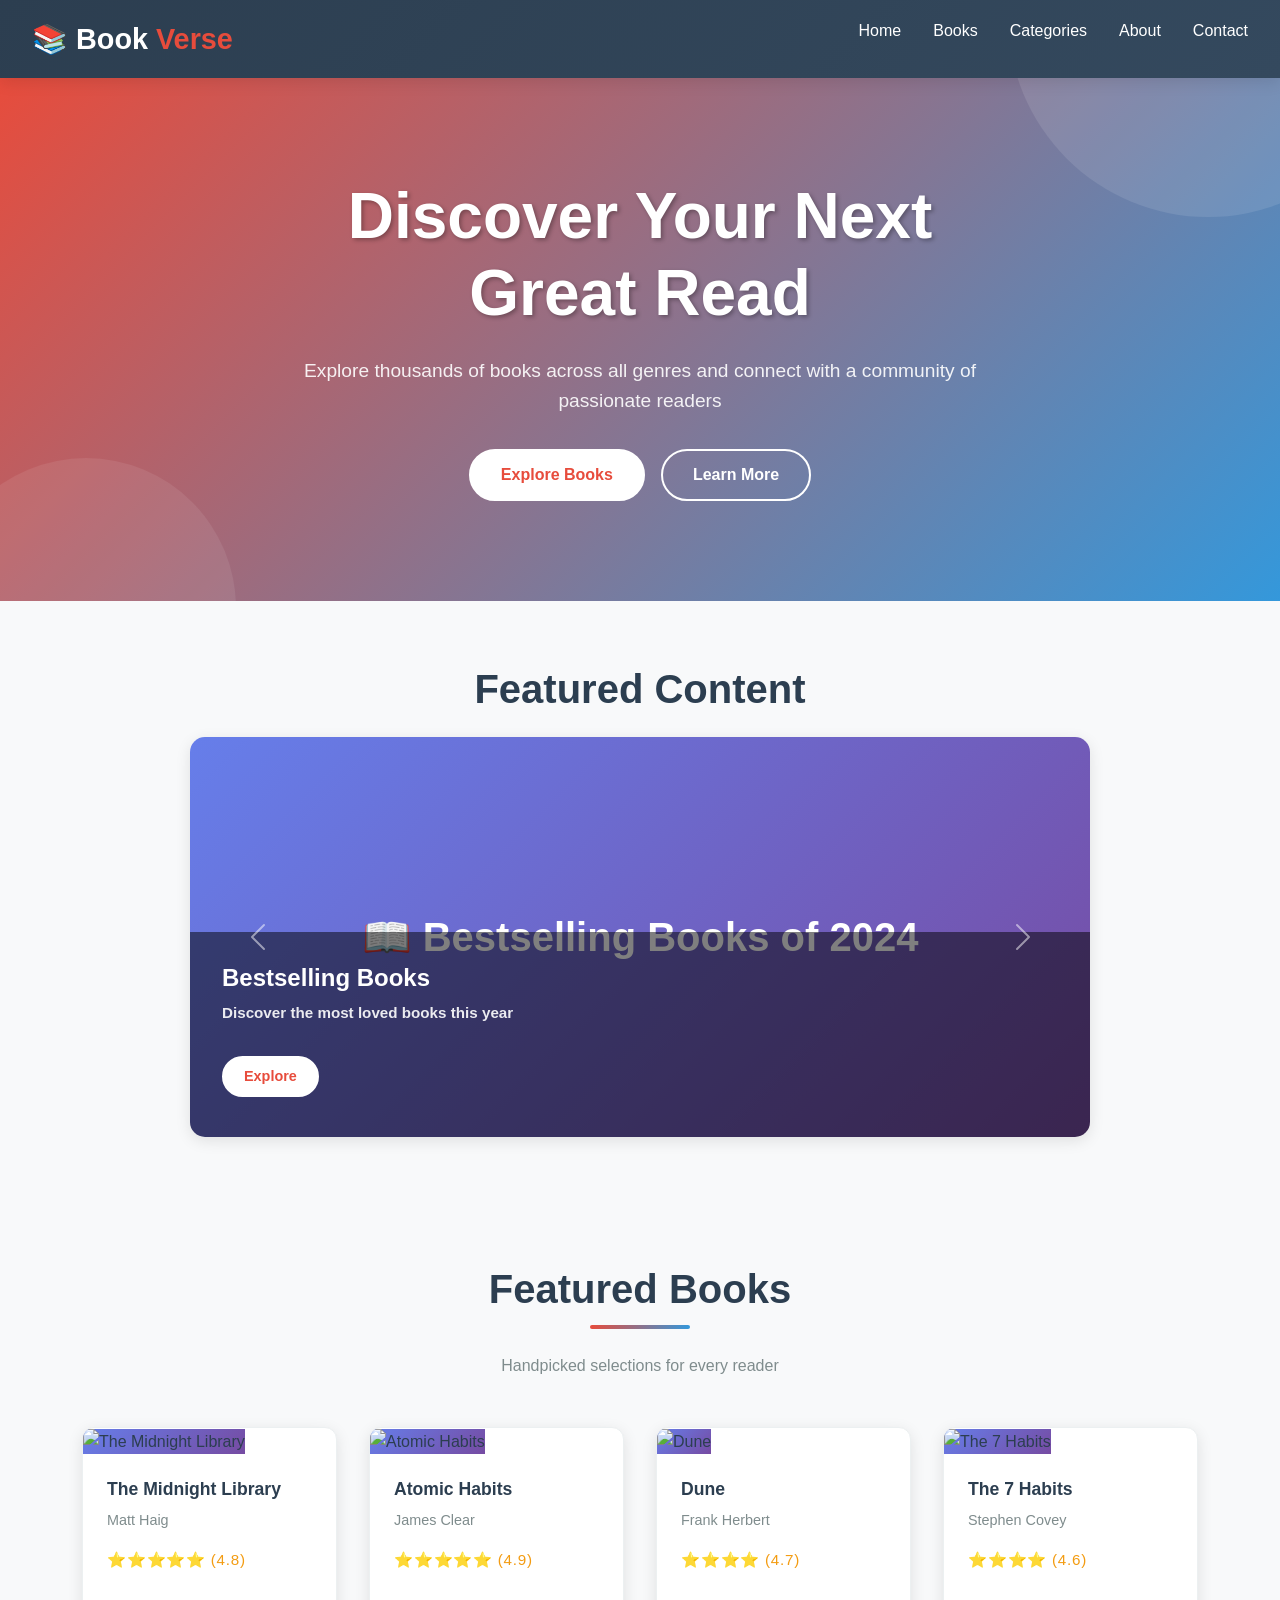
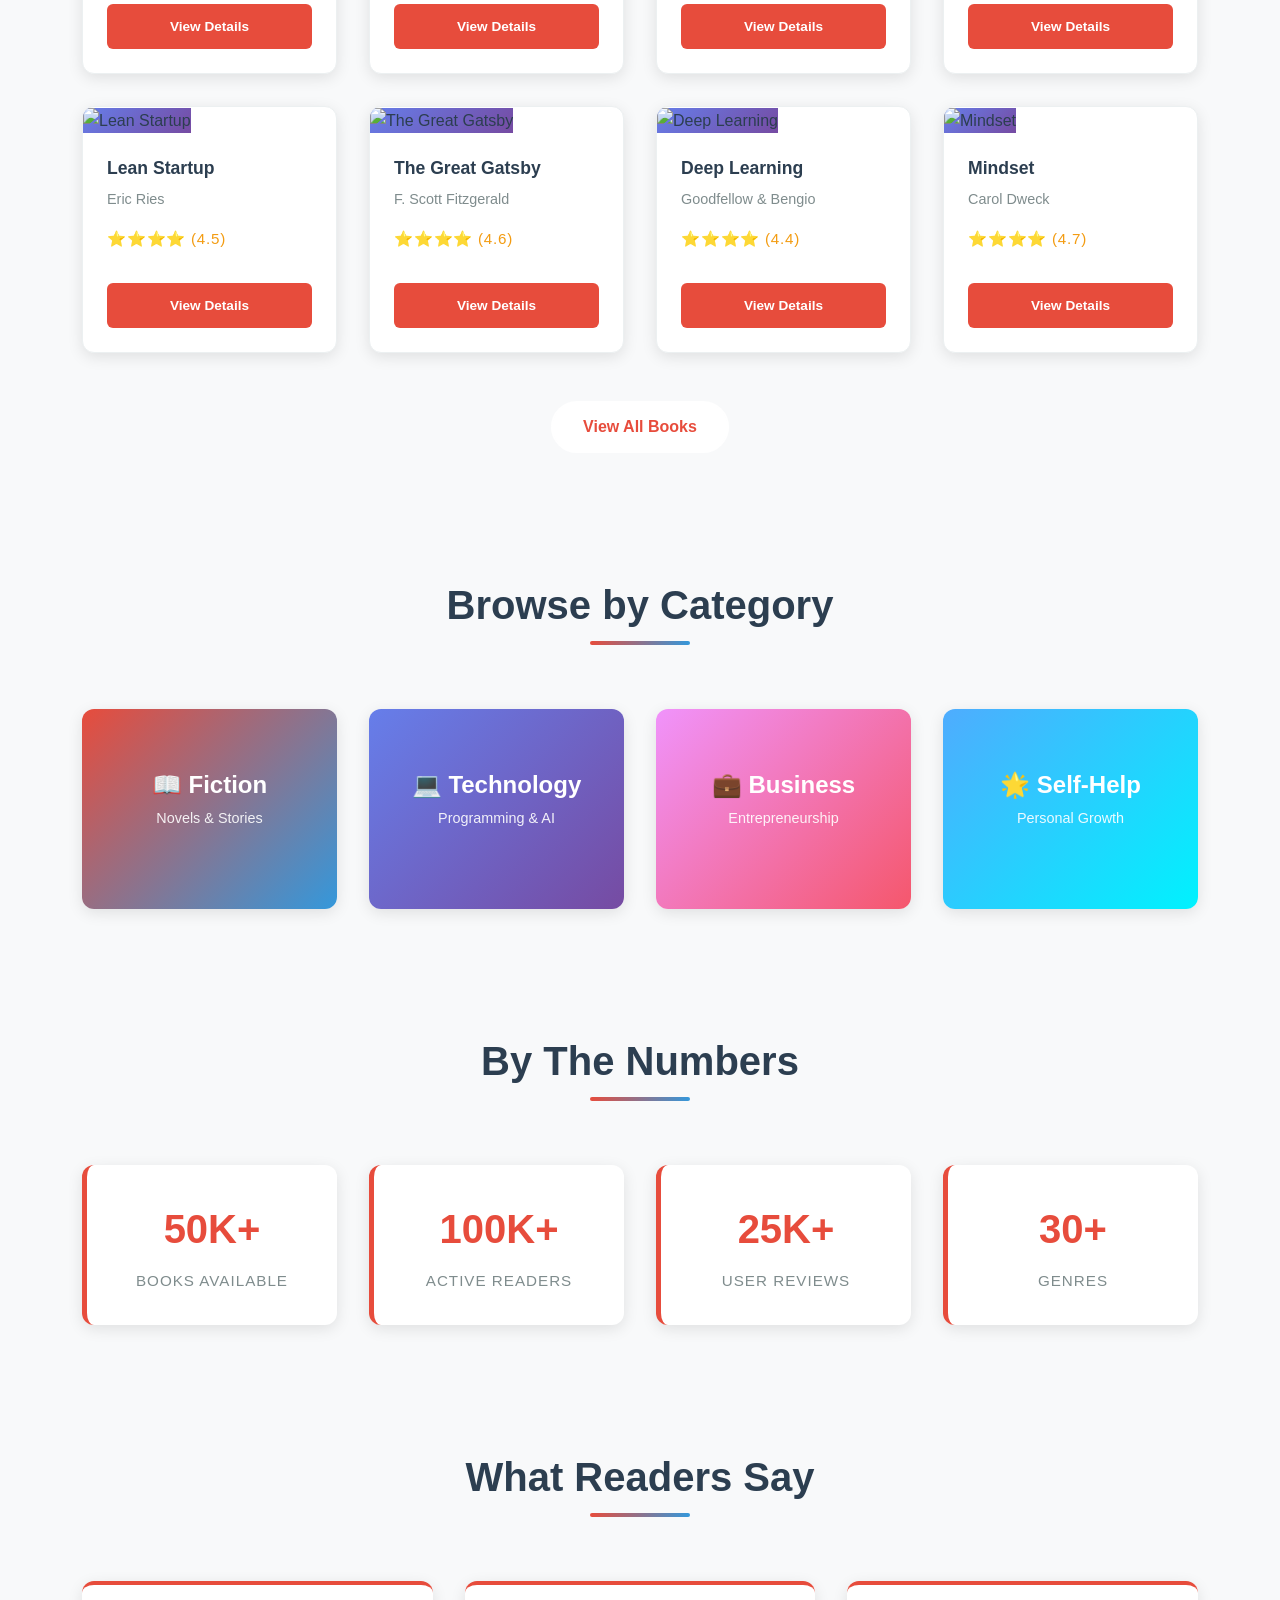
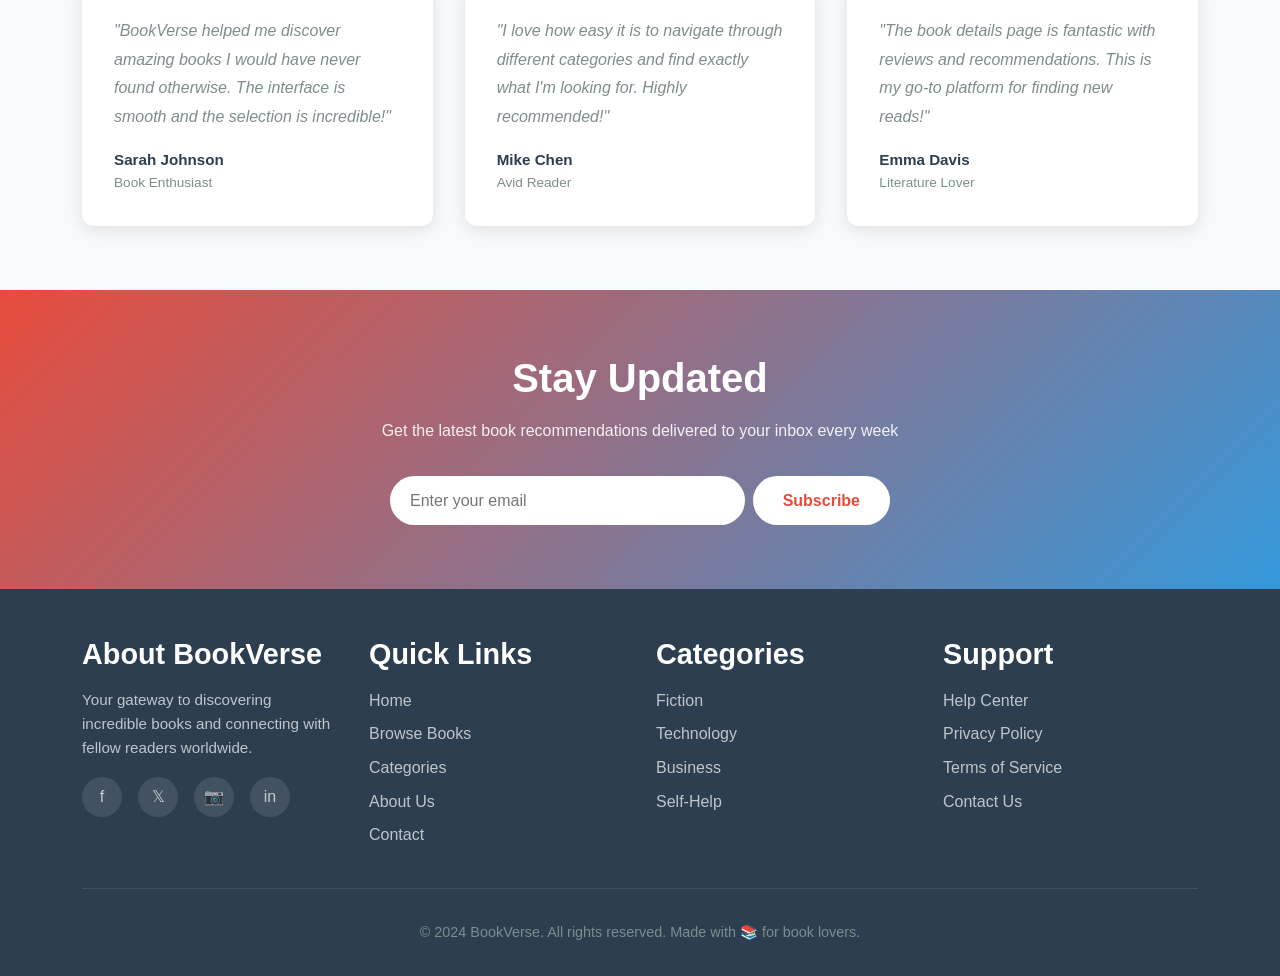
==== commit f700dc05: "Fix missing images for book cards, book details, and carousel" ====
--- a/index.html
+++ b/index.html
@@ -63,7 +63,7 @@
       <div id="carouselExample" class="carousel slide" data-bs-ride="carousel">
         <div class="carousel-inner">
           <div class="carousel-item active">
-            <div class="carousel-box" style="background: linear-gradient(135deg, #667eea 0%, #764ba2 100%);">
+            <div class="carousel-box" style="background: linear-gradient(135deg, #667eea 0%, #764ba2 100%) background-image: linear-gradient(rgba(0,0,0,0.3), rgba(0,0,0,0.7)), url('https://picsum.photos/seed/carousel1/1200/400'); background-size: cover; background-position: center;">
               📖 Bestselling Books of 2024
               <div class="carousel-overlay">
                 <h3>Bestselling Books</h3>
@@ -74,7 +74,7 @@
           </div>
           
           <div class="carousel-item">
-            <div class="carousel-box" style="background: linear-gradient(135deg, #f093fb 0%, #f5576c 100%);">
+            <div class="carousel-box" style="background: linear-gradient(135deg, #f093fb 0%, #f5576c 100%) background-image: linear-gradient(rgba(0,0,0,0.3), rgba(0,0,0,0.7)), url('https://picsum.photos/seed/carousel2/1200/400'); background-size: cover; background-position: center;">
               ✨ New Releases This Month
               <div class="carousel-overlay">
                 <h3>New Releases</h3>
@@ -85,7 +85,7 @@
           </div>
           
           <div class="carousel-item">
-            <div class="carousel-box" style="background: linear-gradient(135deg, #4facfe 0%, #00f2fe 100%);">
+            <div class="carousel-box" style="background: linear-gradient(135deg, #4facfe 0%, #00f2fe 100%) background-image: linear-gradient(rgba(0,0,0,0.3), rgba(0,0,0,0.7)), url('https://picsum.photos/seed/carousel3/1200/400'); background-size: cover; background-position: center;">
               🏆 Award Winners
               <div class="carousel-overlay">
                 <h3>Award-Winning Books</h3>
@@ -96,7 +96,7 @@
           </div>
           
           <div class="carousel-item">
-            <div class="carousel-box" style="background: linear-gradient(135deg, #43e97b 0%, #38f9d7 100%);">
+            <div class="carousel-box" style="background: linear-gradient(135deg, #43e97b 0%, #38f9d7 100%) background-image: linear-gradient(rgba(0,0,0,0.3), rgba(0,0,0,0.7)), url('https://picsum.photos/seed/carousel4/1200/400'); background-size: cover; background-position: center;">
               💬 Reader Favorites
               <div class="carousel-overlay">
                 <h3>Community Favorites</h3>
@@ -134,7 +134,7 @@
     <div class="book-grid">
       <!-- Book 1 -->
       <div class="book-card" data-category="fiction">
-        <div class="book-card-image"></div>
+        <img src="https://picsum.photos/seed/TheMidnightLibrary/400/600" alt="The Midnight Library" class="book-card-image">
         <div class="book-card-body">
           <div class="book-card-title">The Midnight Library</div>
           <div class="book-card-author">Matt Haig</div>
@@ -147,7 +147,7 @@
       
       <!-- Book 2 -->
       <div class="book-card" data-category="tech">
-        <div class="book-card-image"></div>
+        <img src="https://picsum.photos/seed/AtomicHabits/400/600" alt="Atomic Habits" class="book-card-image">
         <div class="book-card-body">
           <div class="book-card-title">Atomic Habits</div>
           <div class="book-card-author">James Clear</div>
@@ -160,7 +160,7 @@
       
       <!-- Book 3 -->
       <div class="book-card" data-category="fiction">
-        <div class="book-card-image"></div>
+        <img src="https://picsum.photos/seed/Dune/400/600" alt="Dune" class="book-card-image">
         <div class="book-card-body">
           <div class="book-card-title">Dune</div>
           <div class="book-card-author">Frank Herbert</div>
@@ -173,7 +173,7 @@
       
       <!-- Book 4 -->
       <div class="book-card" data-category="selfhelp">
-        <div class="book-card-image"></div>
+        <img src="https://picsum.photos/seed/The7Habits/400/600" alt="The 7 Habits" class="book-card-image">
         <div class="book-card-body">
           <div class="book-card-title">The 7 Habits</div>
           <div class="book-card-author">Stephen Covey</div>
@@ -186,7 +186,7 @@
       
       <!-- Book 5 -->
       <div class="book-card" data-category="business">
-        <div class="book-card-image"></div>
+        <img src="https://picsum.photos/seed/LeanStartup/400/600" alt="Lean Startup" class="book-card-image">
         <div class="book-card-body">
           <div class="book-card-title">Lean Startup</div>
           <div class="book-card-author">Eric Ries</div>
@@ -199,7 +199,7 @@
       
       <!-- Book 6 -->
       <div class="book-card" data-category="fiction">
-        <div class="book-card-image"></div>
+        <img src="https://picsum.photos/seed/TheGreatGatsby/400/600" alt="The Great Gatsby" class="book-card-image">
         <div class="book-card-body">
           <div class="book-card-title">The Great Gatsby</div>
           <div class="book-card-author">F. Scott Fitzgerald</div>
@@ -212,7 +212,7 @@
       
       <!-- Book 7 -->
       <div class="book-card" data-category="tech">
-        <div class="book-card-image"></div>
+        <img src="https://picsum.photos/seed/DeepLearning/400/600" alt="Deep Learning" class="book-card-image">
         <div class="book-card-body">
           <div class="book-card-title">Deep Learning</div>
           <div class="book-card-author">Goodfellow & Bengio</div>
@@ -225,7 +225,7 @@
       
       <!-- Book 8 -->
       <div class="book-card" data-category="selfhelp">
-        <div class="book-card-image"></div>
+        <img src="https://picsum.photos/seed/Mindset/400/600" alt="Mindset" class="book-card-image">
         <div class="book-card-body">
           <div class="book-card-title">Mindset</div>
           <div class="book-card-author">Carol Dweck</div>
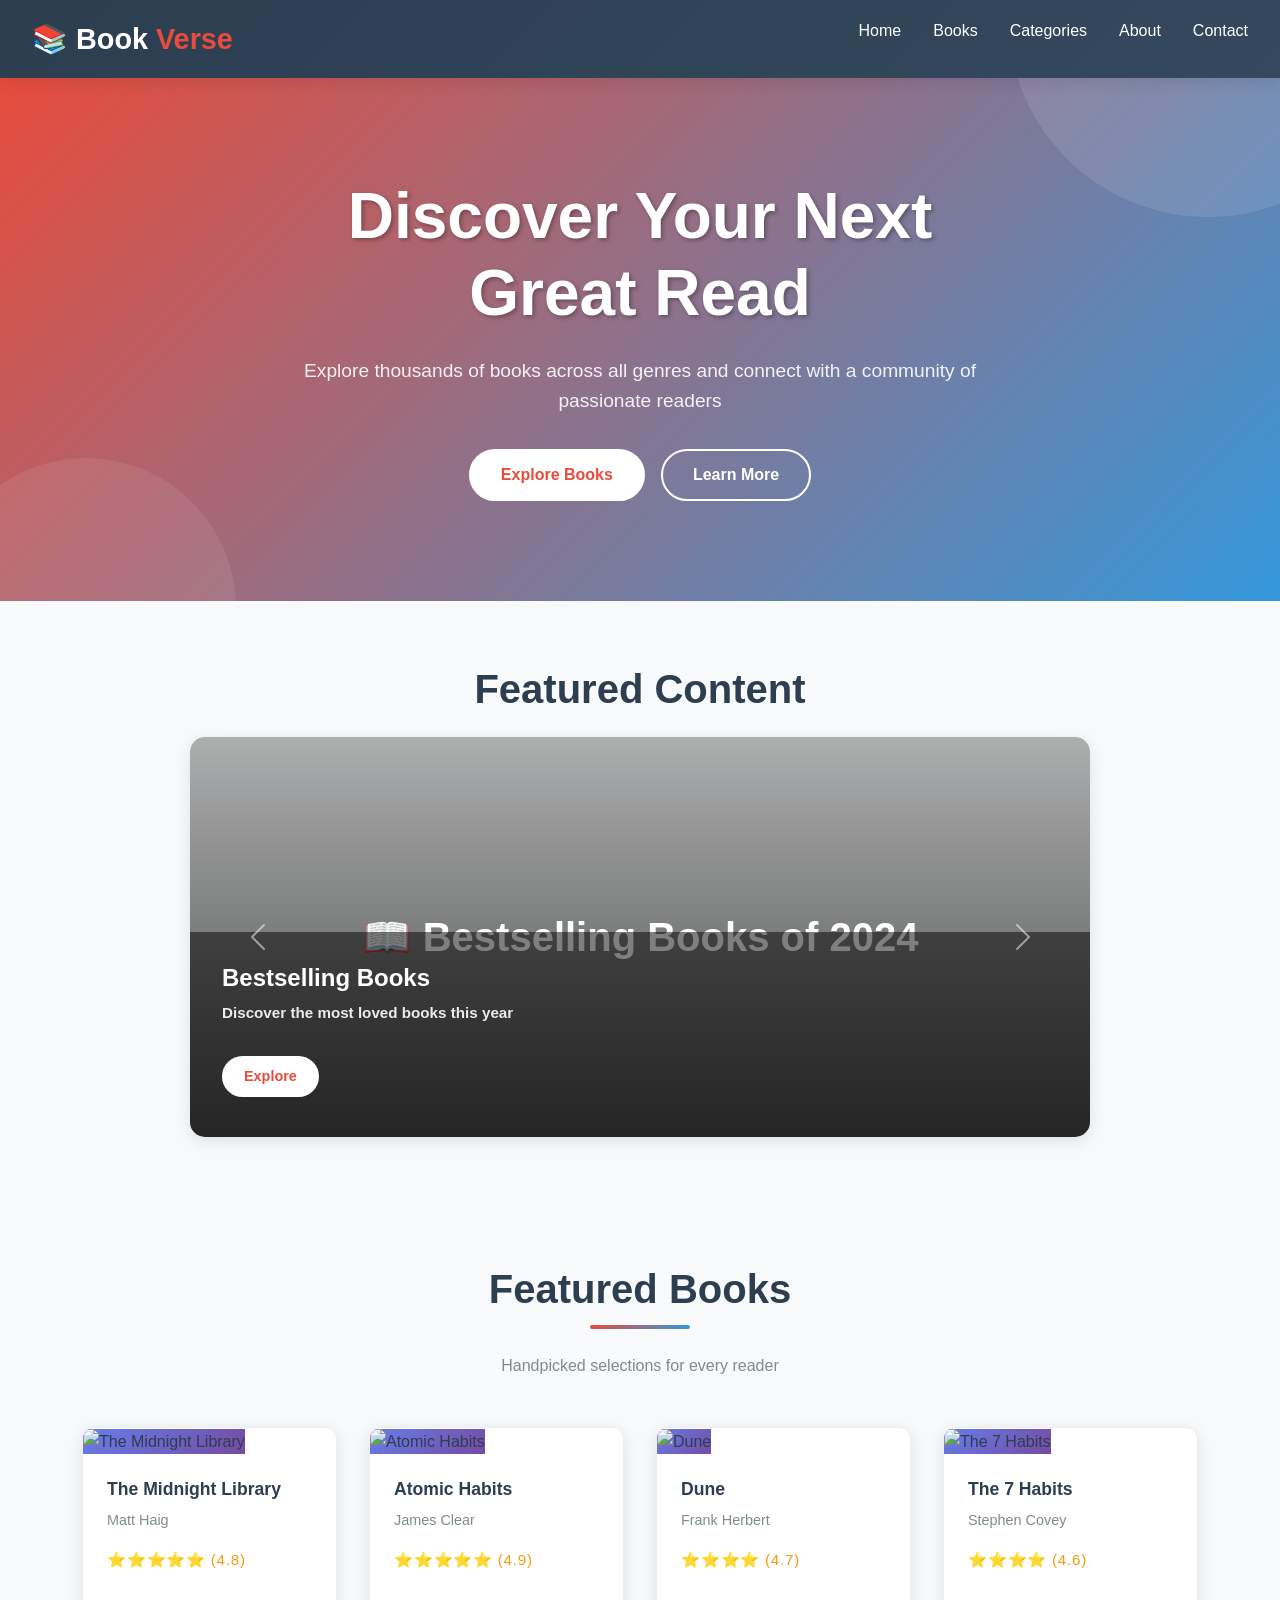
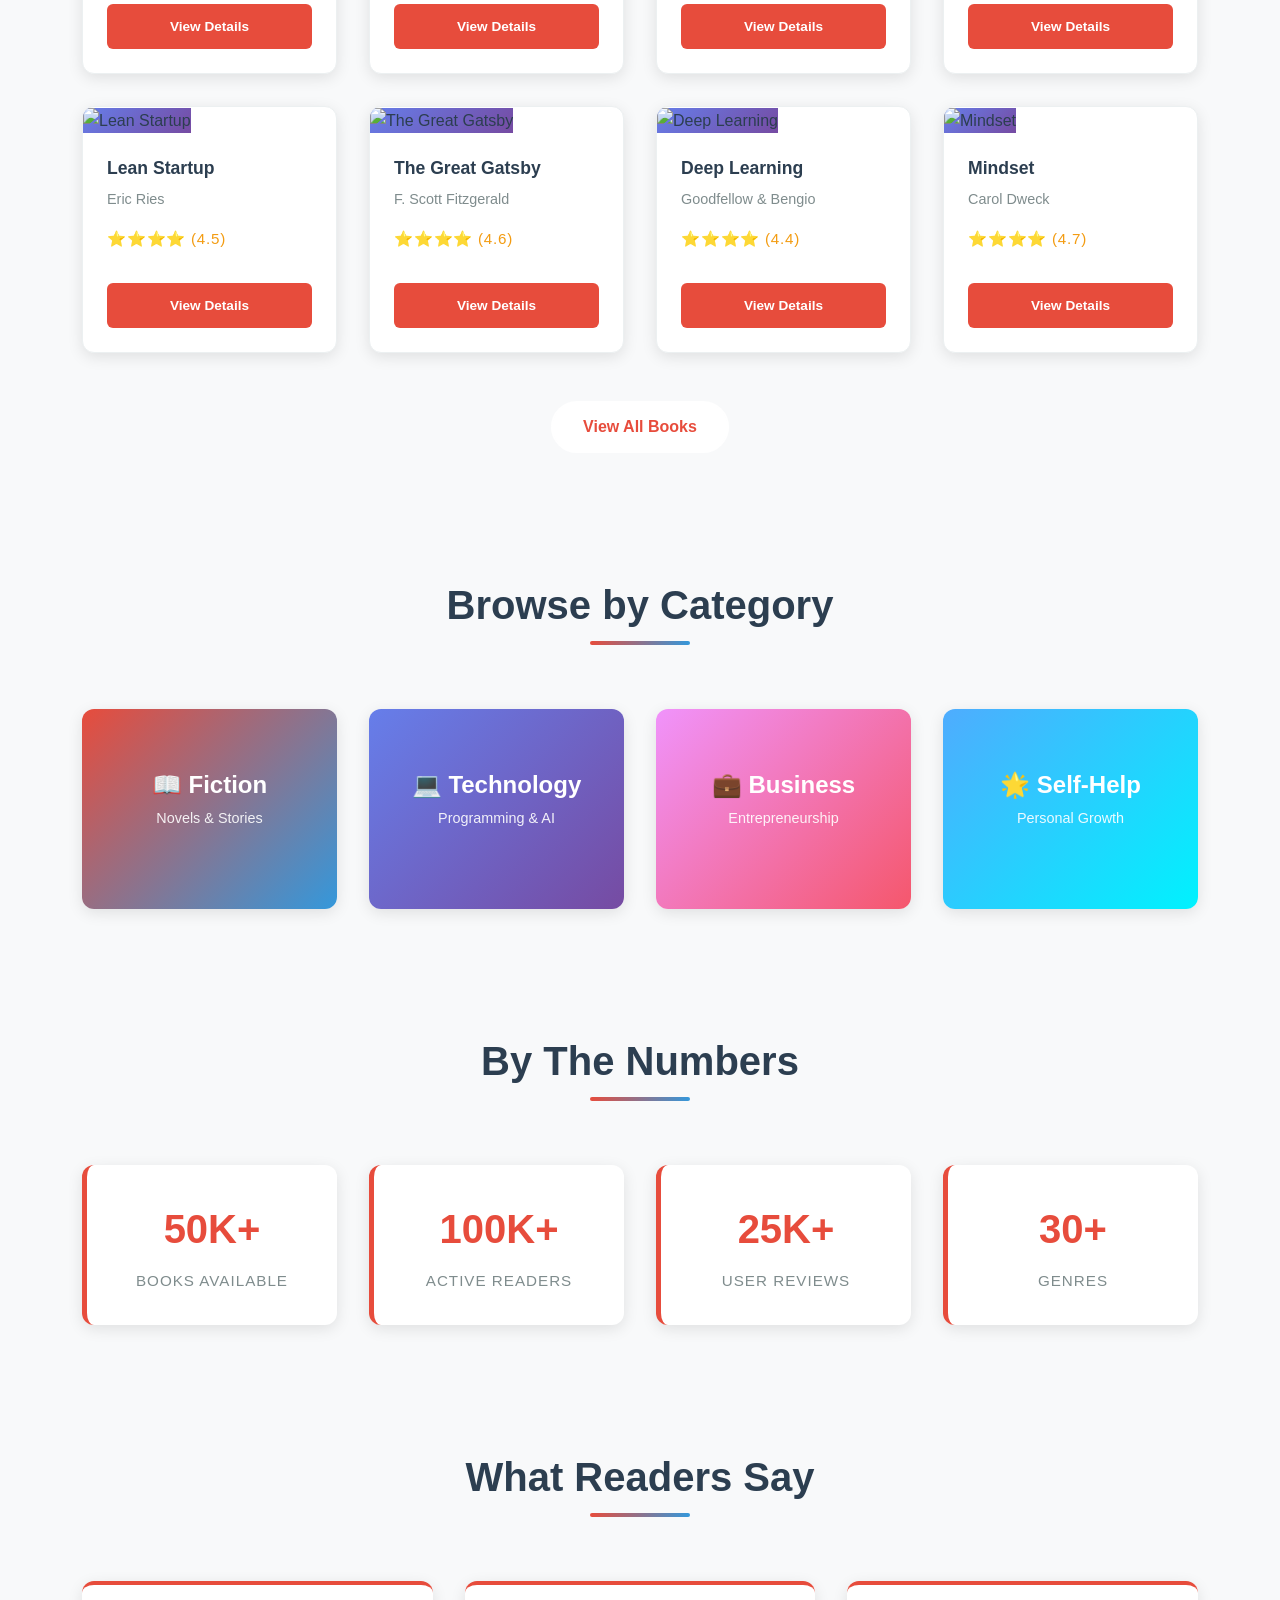
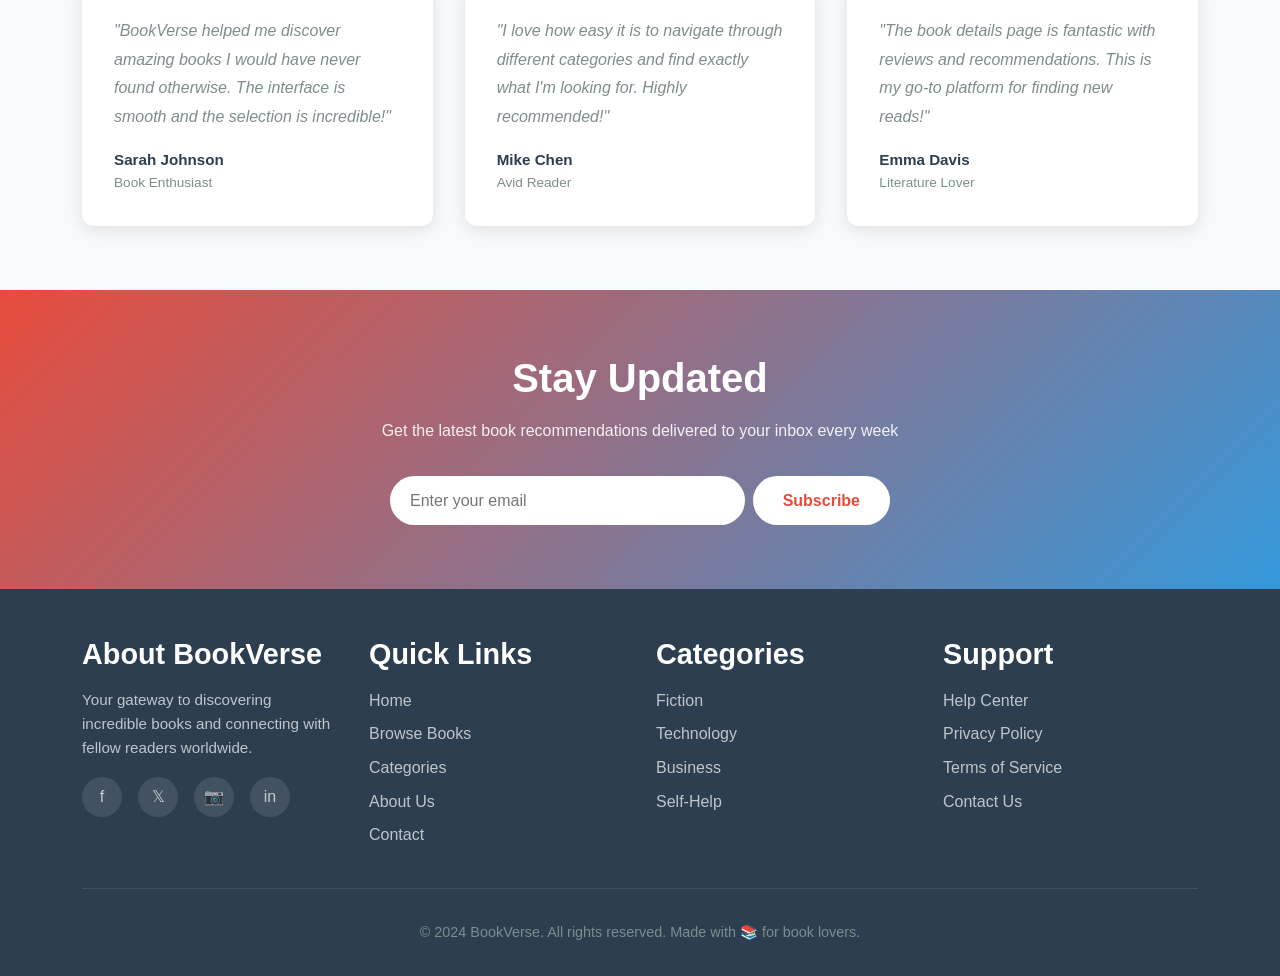
==== commit cfbd65c5: "Fix carousel image inline styles" ====
--- a/index.html
+++ b/index.html
@@ -63,7 +63,7 @@
       <div id="carouselExample" class="carousel slide" data-bs-ride="carousel">
         <div class="carousel-inner">
           <div class="carousel-item active">
-            <div class="carousel-box" style="background: linear-gradient(135deg, #667eea 0%, #764ba2 100%) background-image: linear-gradient(rgba(0,0,0,0.3), rgba(0,0,0,0.7)), url('https://picsum.photos/seed/carousel1/1200/400'); background-size: cover; background-position: center;">
+            <div class="carousel-box" style="background-image: linear-gradient(rgba(0,0,0,0.3), rgba(0,0,0,0.7)), url('https://picsum.photos/seed/carousel1/1200/400'); background-size: cover; background-position: center;">
               📖 Bestselling Books of 2024
               <div class="carousel-overlay">
                 <h3>Bestselling Books</h3>
@@ -74,7 +74,7 @@
           </div>
           
           <div class="carousel-item">
-            <div class="carousel-box" style="background: linear-gradient(135deg, #f093fb 0%, #f5576c 100%) background-image: linear-gradient(rgba(0,0,0,0.3), rgba(0,0,0,0.7)), url('https://picsum.photos/seed/carousel2/1200/400'); background-size: cover; background-position: center;">
+            <div class="carousel-box" style="background-image: linear-gradient(rgba(0,0,0,0.3), rgba(0,0,0,0.7)), url('https://picsum.photos/seed/carousel2/1200/400'); background-size: cover; background-position: center;">
               ✨ New Releases This Month
               <div class="carousel-overlay">
                 <h3>New Releases</h3>
@@ -85,7 +85,7 @@
           </div>
           
           <div class="carousel-item">
-            <div class="carousel-box" style="background: linear-gradient(135deg, #4facfe 0%, #00f2fe 100%) background-image: linear-gradient(rgba(0,0,0,0.3), rgba(0,0,0,0.7)), url('https://picsum.photos/seed/carousel3/1200/400'); background-size: cover; background-position: center;">
+            <div class="carousel-box" style="background-image: linear-gradient(rgba(0,0,0,0.3), rgba(0,0,0,0.7)), url('https://picsum.photos/seed/carousel3/1200/400'); background-size: cover; background-position: center;">
               🏆 Award Winners
               <div class="carousel-overlay">
                 <h3>Award-Winning Books</h3>
@@ -96,7 +96,7 @@
           </div>
           
           <div class="carousel-item">
-            <div class="carousel-box" style="background: linear-gradient(135deg, #43e97b 0%, #38f9d7 100%) background-image: linear-gradient(rgba(0,0,0,0.3), rgba(0,0,0,0.7)), url('https://picsum.photos/seed/carousel4/1200/400'); background-size: cover; background-position: center;">
+            <div class="carousel-box" style="background-image: linear-gradient(rgba(0,0,0,0.3), rgba(0,0,0,0.7)), url('https://picsum.photos/seed/carousel4/1200/400'); background-size: cover; background-position: center;">
               💬 Reader Favorites
               <div class="carousel-overlay">
                 <h3>Community Favorites</h3>
